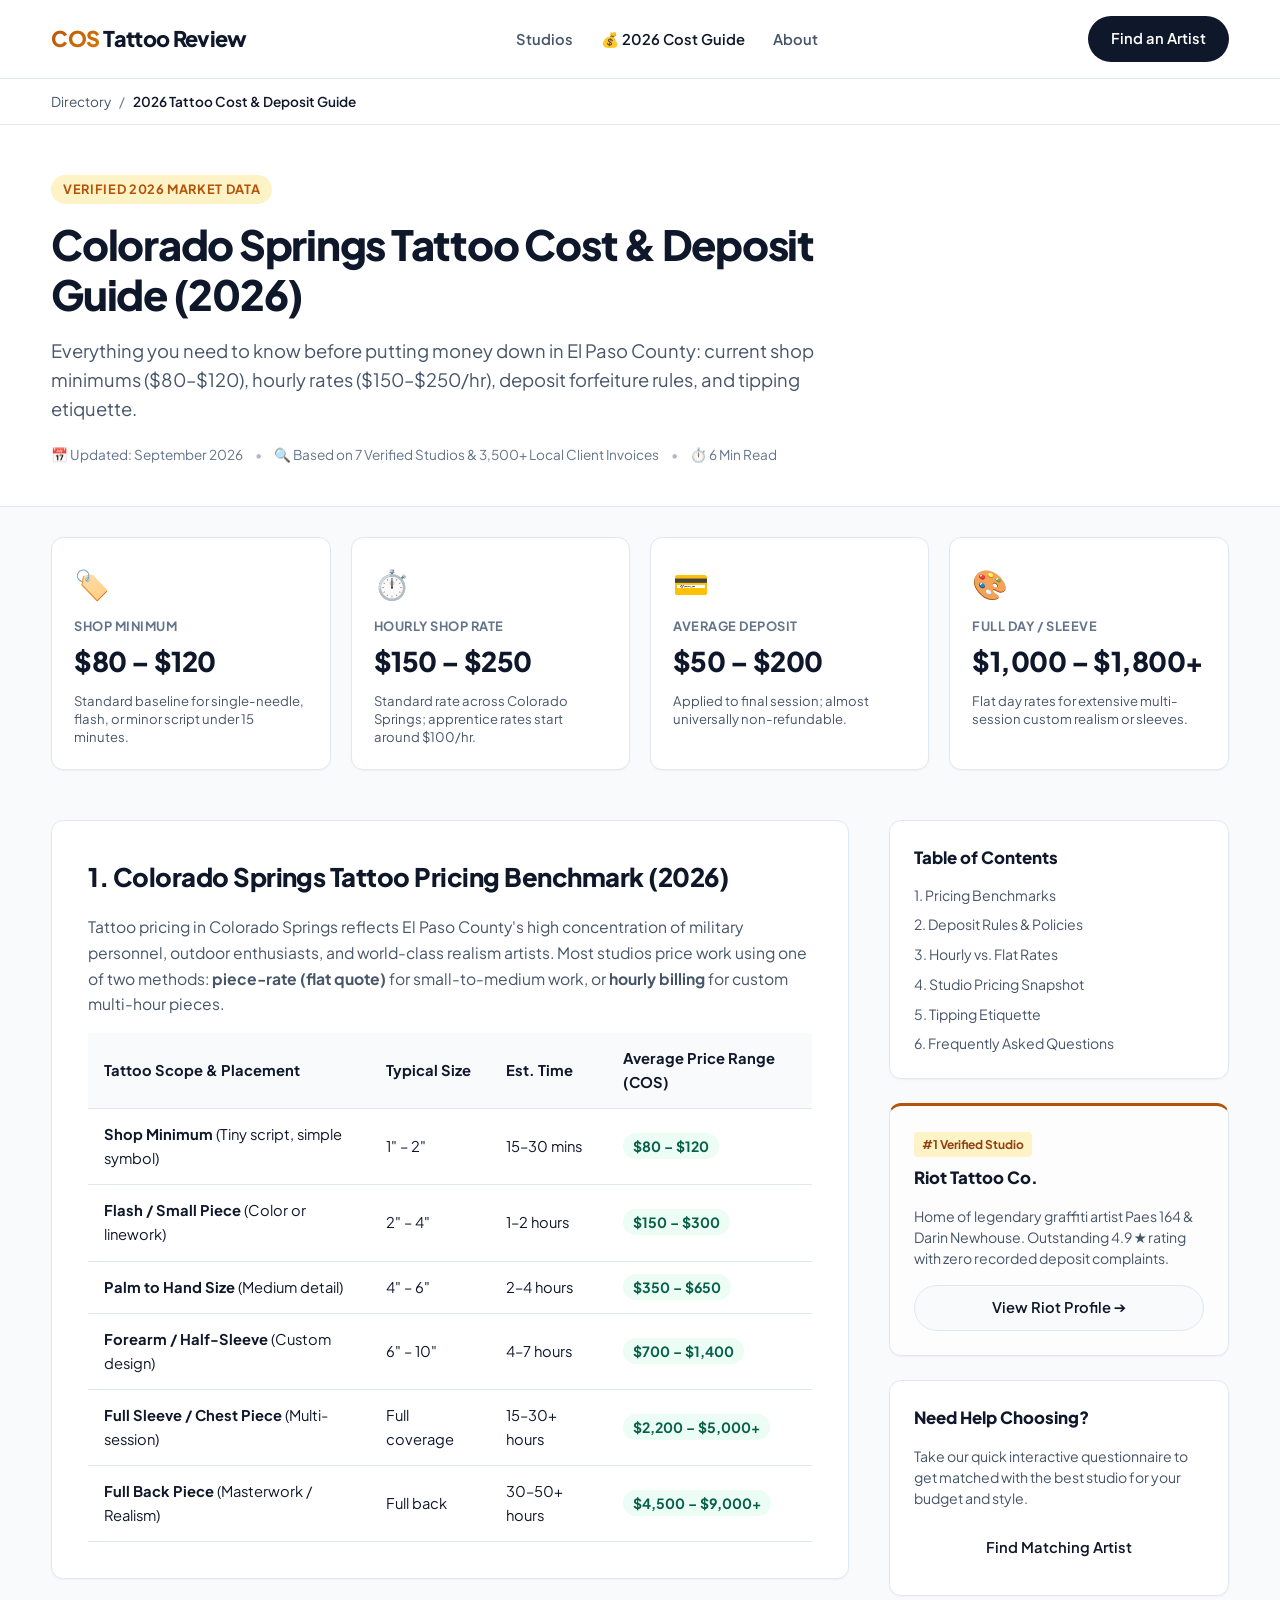
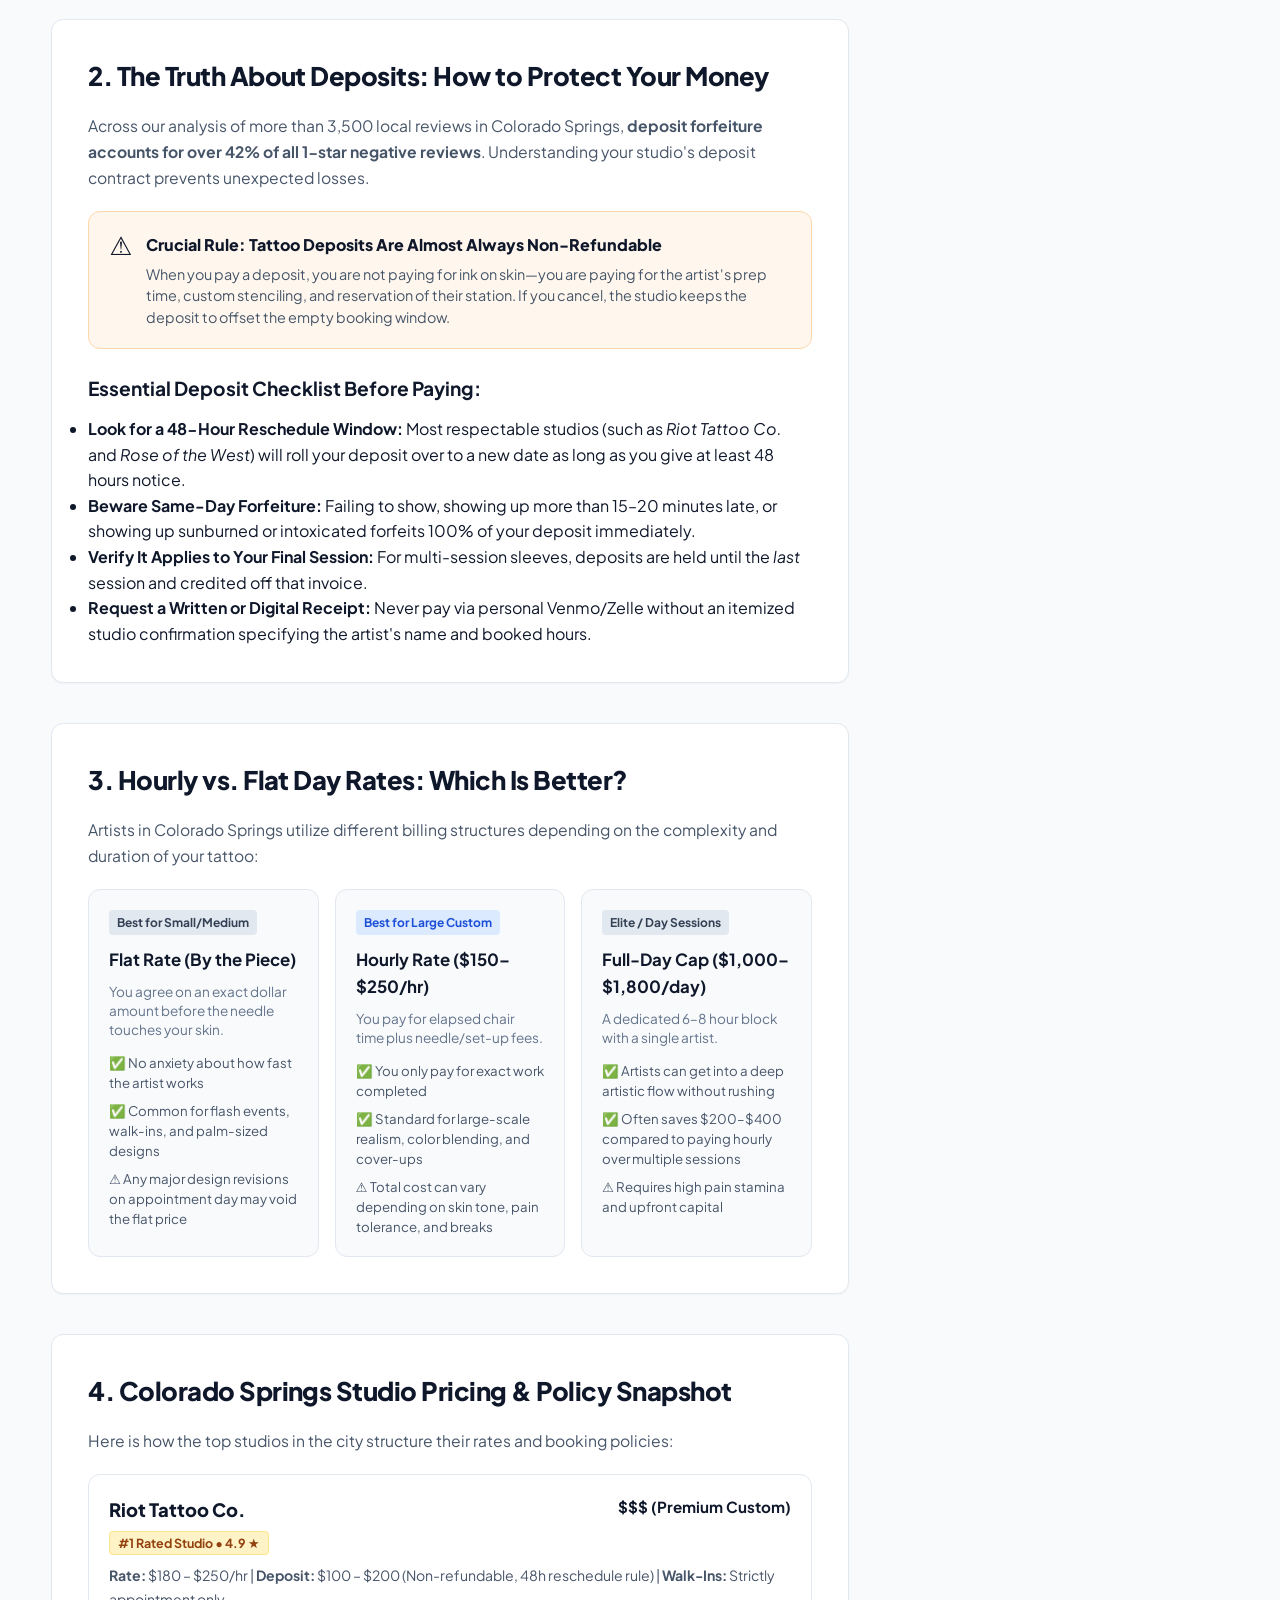
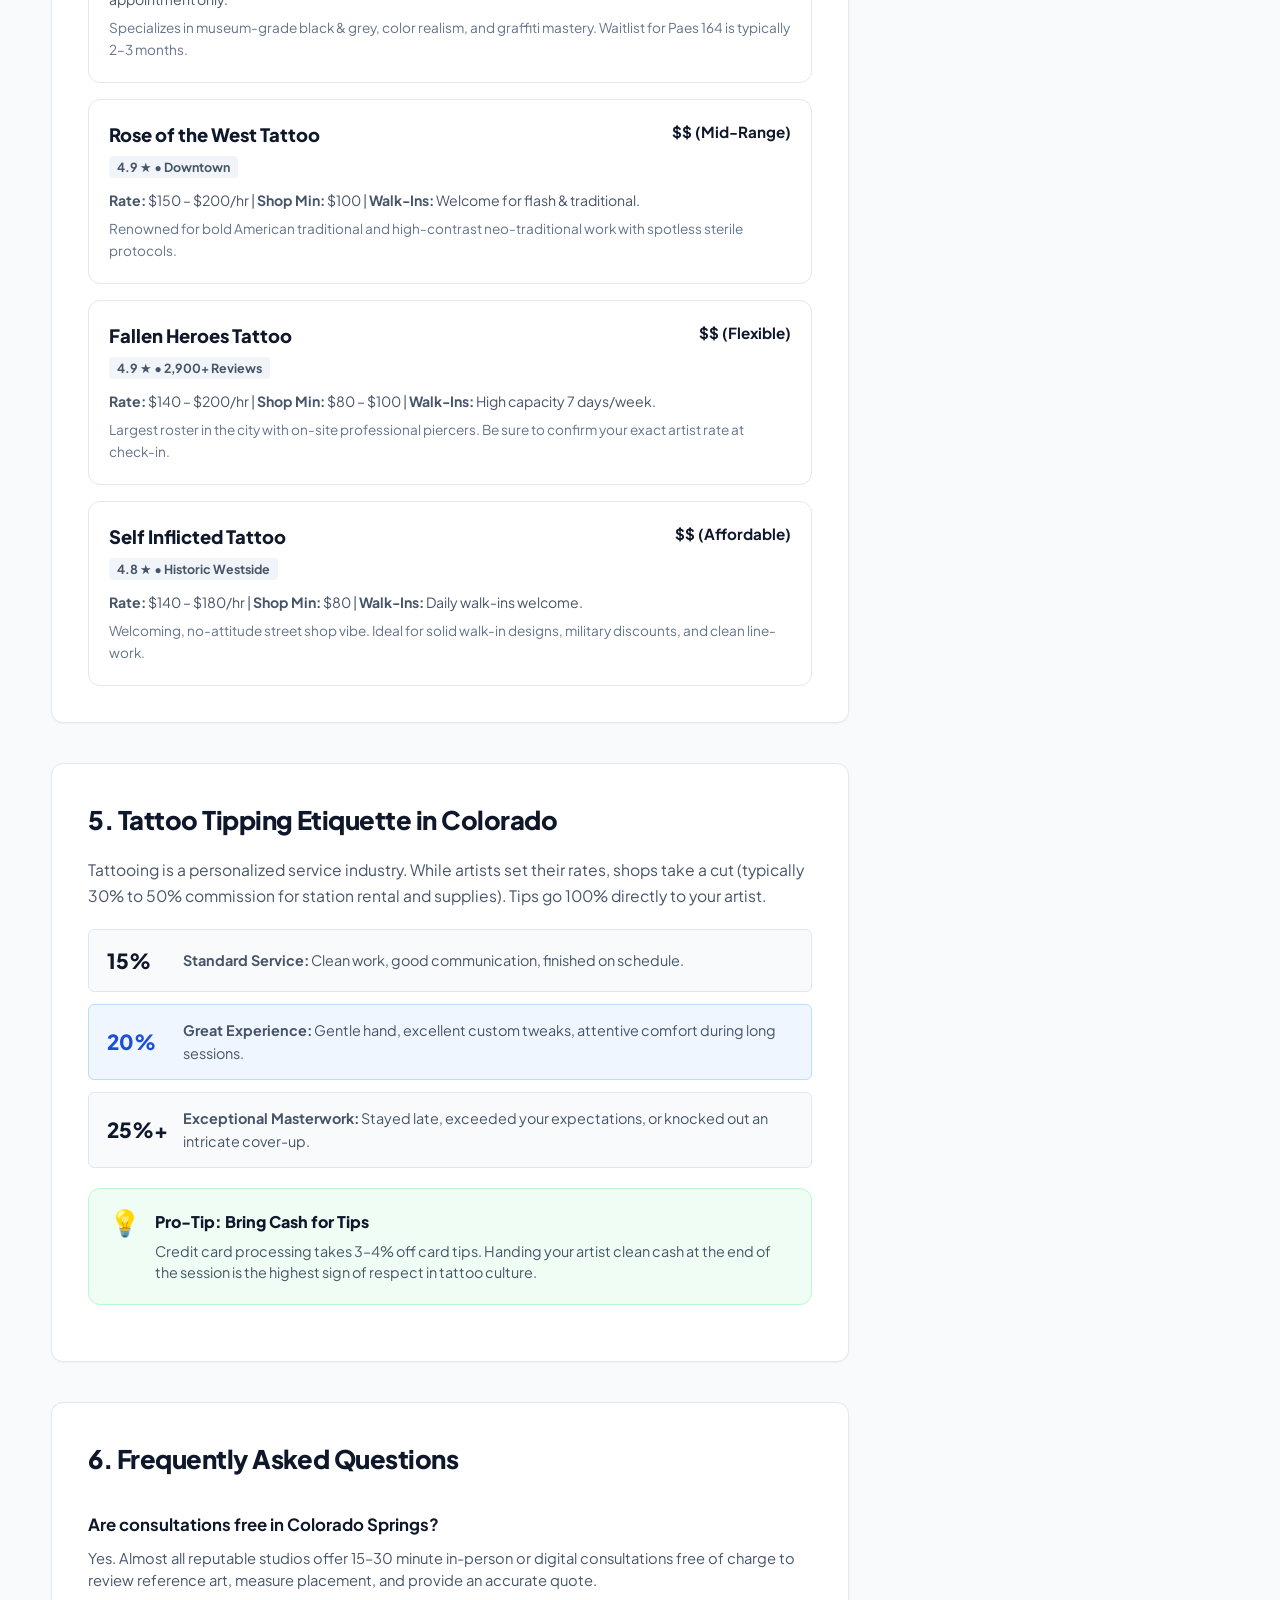
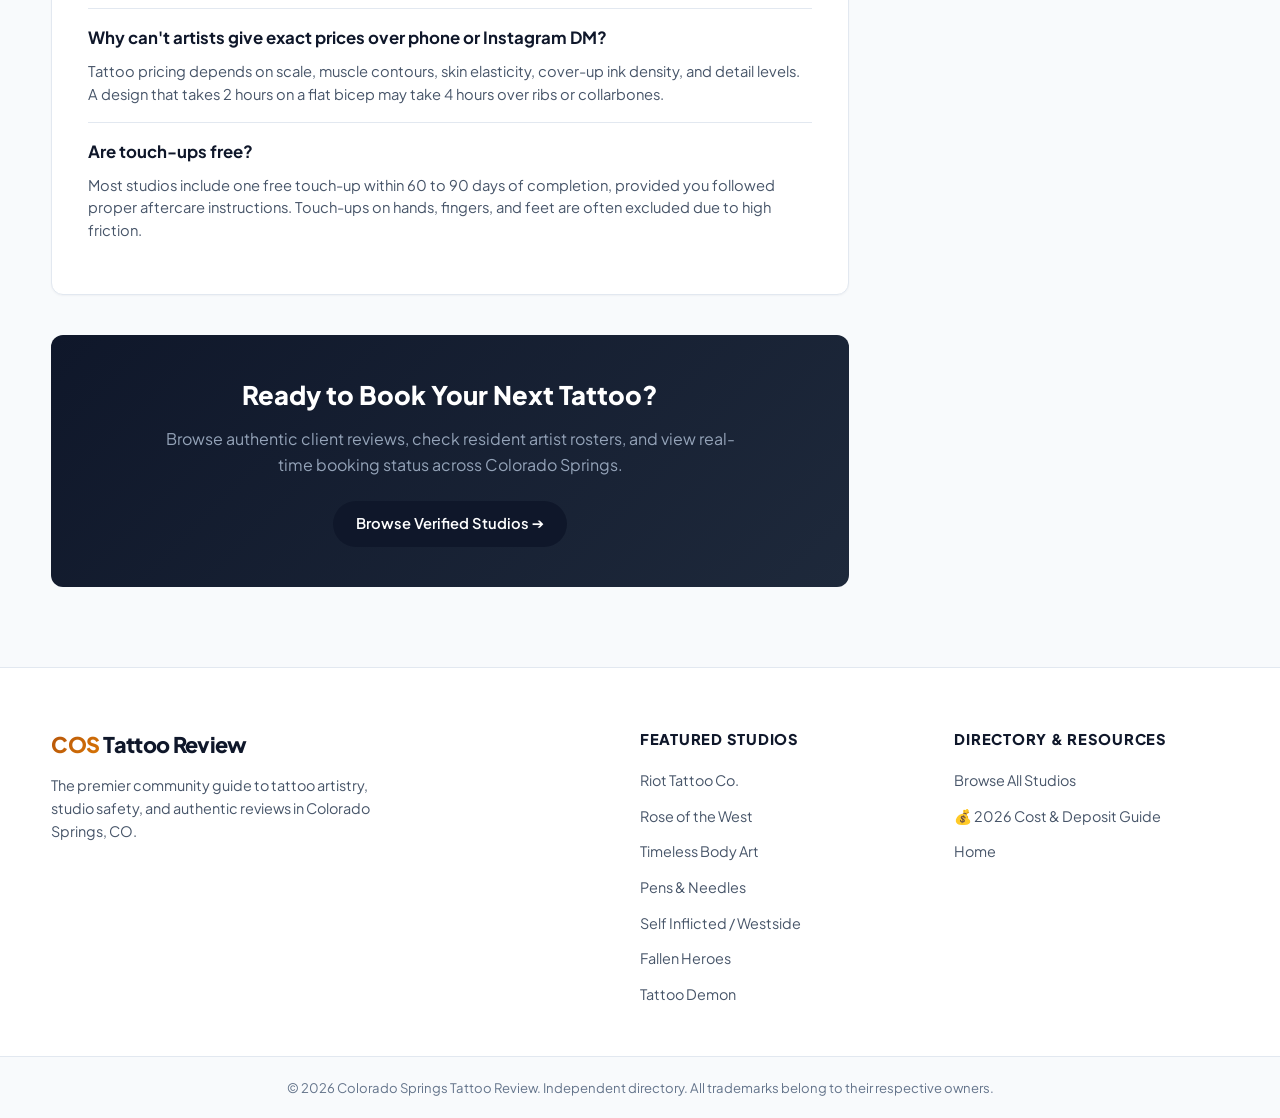
==== pricing-guide.html @ 7724706f "Implement all 6 major upgrades: Resident artists roster, Before You Book advisories, 2026 Cost & Dep" ====
<!DOCTYPE html>
<html lang="en">
<head>
  <meta charset="UTF-8" />
  <meta name="viewport" content="width=device-width, initial-scale=1.0" />
  <title>2026 Colorado Springs Tattoo Cost & Deposit Guide | Pricing Breakdown</title>
  <meta name="description" content="Comprehensive 2026 guide to tattoo prices in Colorado Springs. Shop minimums ($80–$120), average hourly rates ($150–$250/hr), deposit forfeiture rules, and tipping etiquette." />
  
  <!-- Fonts -->
  <link rel="preconnect" href="https://fonts.googleapis.com">
  <link rel="preconnect" href="https://fonts.gstatic.com" crossorigin>
  <link href="https://fonts.googleapis.com/css2?family=Plus+Jakarta+Sans:wght@400;500;600;700;800&display=swap" rel="stylesheet">
  
  <!-- Styles -->
  <link rel="stylesheet" href="style.css" />
</head>
<body>

  <!-- Site Navigation Header -->
  <header class="site-header">
    <div class="container header-inner">
      <div class="site-branding">
        <a href="/" class="site-logo">
          <span class="logo-accent">COS</span> Tattoo Review
        </a>
      </div>
      <nav class="main-nav">
        <ul>
          <li><a href="/">Studios</a></li>
          <li><a href="pricing-guide.html" class="active">💰 2026 Cost Guide</a></li>
          <li><a href="/#how-it-works">About</a></li>
        </ul>
      </nav>
      <div class="header-action">
        <a href="/#shops-section" class="btn btn-primary">Find an Artist</a>
      </div>
    </div>
  </header>

  <main class="pricing-guide-page">
    <!-- Breadcrumbs -->
    <div class="guide-breadcrumbs-wrap">
      <div class="container">
        <nav class="breadcrumb-nav">
          <a href="/">Directory</a>
          <span class="crumb-sep">/</span>
          <span class="crumb-current">2026 Tattoo Cost & Deposit Guide</span>
        </nav>
      </div>
    </div>

    <!-- Guide Hero -->
    <header class="guide-hero-section">
      <div class="container">
        <div class="guide-hero-badge">Verified 2026 Market Data</div>
        <h1 class="guide-main-title">Colorado Springs Tattoo Cost & Deposit Guide (2026)</h1>
        <p class="guide-lead">
          Everything you need to know before putting money down in El Paso County: current shop minimums ($80–$120), hourly rates ($150–$250/hr), deposit forfeiture rules, and tipping etiquette.
        </p>
        <div class="guide-meta-bar">
          <span>📅 Updated: September 2026</span>
          <span class="meta-sep">•</span>
          <span>🔍 Based on 7 Verified Studios & 3,500+ Local Client Invoices</span>
          <span class="meta-sep">•</span>
          <span>⏱️ 6 Min Read</span>
        </div>
      </div>
    </header>

    <!-- Quick Stats Cards Banner -->
    <section class="guide-quick-stats-section">
      <div class="container">
        <div class="quick-stats-grid">
          <div class="quick-stat-card">
            <span class="stat-icon">🏷️</span>
            <span class="stat-label">Shop Minimum</span>
            <strong class="stat-value">$80 – $120</strong>
            <p class="stat-desc">Standard baseline for single-needle, flash, or minor script under 15 minutes.</p>
          </div>
          <div class="quick-stat-card">
            <span class="stat-icon">⏱️</span>
            <span class="stat-label">Hourly Shop Rate</span>
            <strong class="stat-value">$150 – $250</strong>
            <p class="stat-desc">Standard rate across Colorado Springs; apprentice rates start around $100/hr.</p>
          </div>
          <div class="quick-stat-card">
            <span class="stat-icon">💳</span>
            <span class="stat-label">Average Deposit</span>
            <strong class="stat-value">$50 – $200</strong>
            <p class="stat-desc">Applied to final session; almost universally non-refundable.</p>
          </div>
          <div class="quick-stat-card">
            <span class="stat-icon">🎨</span>
            <span class="stat-label">Full Day / Sleeve</span>
            <strong class="stat-value">$1,000 – $1,800+</strong>
            <p class="stat-desc">Flat day rates for extensive multi-session custom realism or sleeves.</p>
          </div>
        </div>
      </div>
    </section>

    <!-- Main Content Area -->
    <div class="container guide-content-layout">
      <article class="guide-article">
        
        <!-- Section 1: Benchmark Table -->
        <section class="guide-section">
          <h2>1. Colorado Springs Tattoo Pricing Benchmark (2026)</h2>
          <p>
            Tattoo pricing in Colorado Springs reflects El Paso County's high concentration of military personnel, outdoor enthusiasts, and world-class realism artists. Most studios price work using one of two methods: <strong>piece-rate (flat quote)</strong> for small-to-medium work, or <strong>hourly billing</strong> for custom multi-hour pieces.
          </p>

          <div class="table-responsive">
            <table class="pricing-table">
              <thead>
                <tr>
                  <th>Tattoo Scope & Placement</th>
                  <th>Typical Size</th>
                  <th>Est. Time</th>
                  <th>Average Price Range (COS)</th>
                </tr>
              </thead>
              <tbody>
                <tr>
                  <td><strong>Shop Minimum</strong> (Tiny script, simple symbol)</td>
                  <td>1" – 2"</td>
                  <td>15–30 mins</td>
                  <td><span class="price-pill">$80 – $120</span></td>
                </tr>
                <tr>
                  <td><strong>Flash / Small Piece</strong> (Color or linework)</td>
                  <td>2" – 4"</td>
                  <td>1–2 hours</td>
                  <td><span class="price-pill">$150 – $300</span></td>
                </tr>
                <tr>
                  <td><strong>Palm to Hand Size</strong> (Medium detail)</td>
                  <td>4" – 6"</td>
                  <td>2–4 hours</td>
                  <td><span class="price-pill">$350 – $650</span></td>
                </tr>
                <tr>
                  <td><strong>Forearm / Half-Sleeve</strong> (Custom design)</td>
                  <td>6" – 10"</td>
                  <td>4–7 hours</td>
                  <td><span class="price-pill">$700 – $1,400</span></td>
                </tr>
                <tr>
                  <td><strong>Full Sleeve / Chest Piece</strong> (Multi-session)</td>
                  <td>Full coverage</td>
                  <td>15–30+ hours</td>
                  <td><span class="price-pill">$2,200 – $5,000+</span></td>
                </tr>
                <tr>
                  <td><strong>Full Back Piece</strong> (Masterwork / Realism)</td>
                  <td>Full back</td>
                  <td>30–50+ hours</td>
                  <td><span class="price-pill">$4,500 – $9,000+</span></td>
                </tr>
              </tbody>
            </table>
          </div>
        </section>

        <!-- Section 2: Deposits & Cancellation Rules -->
        <section class="guide-section">
          <h2>2. The Truth About Deposits: How to Protect Your Money</h2>
          <p>
            Across our analysis of more than 3,500 local reviews in Colorado Springs, <strong>deposit forfeiture accounts for over 42% of all 1-star negative reviews</strong>. Understanding your studio's deposit contract prevents unexpected losses.
          </p>

          <div class="guide-callout callout-warning">
            <div class="callout-icon">⚠️</div>
            <div class="callout-content">
              <h4>Crucial Rule: Tattoo Deposits Are Almost Always Non-Refundable</h4>
              <p>
                When you pay a deposit, you are not paying for ink on skin—you are paying for the artist's prep time, custom stenciling, and reservation of their station. If you cancel, the studio keeps the deposit to offset the empty booking window.
              </p>
            </div>
          </div>

          <h3>Essential Deposit Checklist Before Paying:</h3>
          <ul class="guide-bullet-list">
            <li>
              <strong>Look for a 48-Hour Reschedule Window:</strong> Most respectable studios (such as <em>Riot Tattoo Co.</em> and <em>Rose of the West</em>) will roll your deposit over to a new date as long as you give at least 48 hours notice.
            </li>
            <li>
              <strong>Beware Same-Day Forfeiture:</strong> Failing to show, showing up more than 15–20 minutes late, or showing up sunburned or intoxicated forfeits 100% of your deposit immediately.
            </li>
            <li>
              <strong>Verify It Applies to Your Final Session:</strong> For multi-session sleeves, deposits are held until the <em>last</em> session and credited off that invoice.
            </li>
            <li>
              <strong>Request a Written or Digital Receipt:</strong> Never pay via personal Venmo/Zelle without an itemized studio confirmation specifying the artist's name and booked hours.
            </li>
          </ul>
        </section>

        <!-- Section 3: Hourly vs Flat Rates -->
        <section class="guide-section">
          <h2>3. Hourly vs. Flat Day Rates: Which Is Better?</h2>
          <p>
            Artists in Colorado Springs utilize different billing structures depending on the complexity and duration of your tattoo:
          </p>

          <div class="rates-comparison-grid">
            <div class="rate-type-card">
              <div class="card-badge">Best for Small/Medium</div>
              <h3>Flat Rate (By the Piece)</h3>
              <p class="rate-summary">You agree on an exact dollar amount before the needle touches your skin.</p>
              <ul>
                <li>✅ No anxiety about how fast the artist works</li>
                <li>✅ Common for flash events, walk-ins, and palm-sized designs</li>
                <li>⚠️ Any major design revisions on appointment day may void the flat price</li>
              </ul>
            </div>

            <div class="rate-type-card">
              <div class="card-badge highlight">Best for Large Custom</div>
              <h3>Hourly Rate ($150–$250/hr)</h3>
              <p class="rate-summary">You pay for elapsed chair time plus needle/set-up fees.</p>
              <ul>
                <li>✅ You only pay for exact work completed</li>
                <li>✅ Standard for large-scale realism, color blending, and cover-ups</li>
                <li>⚠️ Total cost can vary depending on skin tone, pain tolerance, and breaks</li>
              </ul>
            </div>

            <div class="rate-type-card">
              <div class="card-badge">Elite / Day Sessions</div>
              <h3>Full-Day Cap ($1,000–$1,800/day)</h3>
              <p class="rate-summary">A dedicated 6–8 hour block with a single artist.</p>
              <ul>
                <li>✅ Artists can get into a deep artistic flow without rushing</li>
                <li>✅ Often saves $200–$400 compared to paying hourly over multiple sessions</li>
                <li>⚠️ Requires high pain stamina and upfront capital</li>
              </ul>
            </div>
          </div>
        </section>

        <!-- Section 4: Studio Pricing Snapshot -->
        <section class="guide-section">
          <h2>4. Colorado Springs Studio Pricing & Policy Snapshot</h2>
          <p>Here is how the top studios in the city structure their rates and booking policies:</p>

          <div class="studio-snapshot-cards">
            <!-- Riot Tattoo Co. -->
            <div class="studio-snap-card">
              <div class="snap-header">
                <div>
                  <h4 class="snap-title"><a href="shop.html?slug=riot-tattoo">Riot Tattoo Co.</a></h4>
                  <span class="snap-badge badge-elite">#1 Rated Studio • 4.9 ★</span>
                </div>
                <span class="snap-price">$$$ (Premium Custom)</span>
              </div>
              <p class="snap-policy"><strong>Rate:</strong> $180 – $250/hr | <strong>Deposit:</strong> $100 – $200 (Non-refundable, 48h reschedule rule) | <strong>Walk-Ins:</strong> Strictly appointment only.</p>
              <p class="snap-note">Specializes in museum-grade black & grey, color realism, and graffiti mastery. Waitlist for Paes 164 is typically 2–3 months.</p>
            </div>

            <!-- Rose of the West -->
            <div class="studio-snap-card">
              <div class="snap-header">
                <div>
                  <h4 class="snap-title"><a href="shop.html?slug=rose-of-the-west">Rose of the West Tattoo</a></h4>
                  <span class="snap-badge">4.9 ★ • Downtown</span>
                </div>
                <span class="snap-price">$$ (Mid-Range)</span>
              </div>
              <p class="snap-policy"><strong>Rate:</strong> $150 – $200/hr | <strong>Shop Min:</strong> $100 | <strong>Walk-Ins:</strong> Welcome for flash & traditional.</p>
              <p class="snap-note">Renowned for bold American traditional and high-contrast neo-traditional work with spotless sterile protocols.</p>
            </div>

            <!-- Fallen Heroes -->
            <div class="studio-snap-card">
              <div class="snap-header">
                <div>
                  <h4 class="snap-title"><a href="shop.html?slug=fallen-heroes">Fallen Heroes Tattoo</a></h4>
                  <span class="snap-badge">4.9 ★ • 2,900+ Reviews</span>
                </div>
                <span class="snap-price">$$ (Flexible)</span>
              </div>
              <p class="snap-policy"><strong>Rate:</strong> $140 – $200/hr | <strong>Shop Min:</strong> $80 – $100 | <strong>Walk-Ins:</strong> High capacity 7 days/week.</p>
              <p class="snap-note">Largest roster in the city with on-site professional piercers. Be sure to confirm your exact artist rate at check-in.</p>
            </div>

            <!-- Self Inflicted / Westside -->
            <div class="studio-snap-card">
              <div class="snap-header">
                <div>
                  <h4 class="snap-title"><a href="shop.html?slug=self-inflicted">Self Inflicted Tattoo</a></h4>
                  <span class="snap-badge">4.8 ★ • Historic Westside</span>
                </div>
                <span class="snap-price">$$ (Affordable)</span>
              </div>
              <p class="snap-policy"><strong>Rate:</strong> $140 – $180/hr | <strong>Shop Min:</strong> $80 | <strong>Walk-Ins:</strong> Daily walk-ins welcome.</p>
              <p class="snap-note">Welcoming, no-attitude street shop vibe. Ideal for solid walk-in designs, military discounts, and clean line-work.</p>
            </div>
          </div>
        </section>

        <!-- Section 5: Tipping Etiquette -->
        <section class="guide-section">
          <h2>5. Tattoo Tipping Etiquette in Colorado</h2>
          <p>
            Tattooing is a personalized service industry. While artists set their rates, shops take a cut (typically 30% to 50% commission for station rental and supplies). Tips go 100% directly to your artist.
          </p>

          <div class="tipping-guide-box">
            <div class="tip-tier">
              <span class="tip-pct">15%</span>
              <div class="tip-details">
                <strong>Standard Service:</strong> Clean work, good communication, finished on schedule.
              </div>
            </div>
            <div class="tip-tier highlight-tier">
              <span class="tip-pct">20%</span>
              <div class="tip-details">
                <strong>Great Experience:</strong> Gentle hand, excellent custom tweaks, attentive comfort during long sessions.
              </div>
            </div>
            <div class="tip-tier">
              <span class="tip-pct">25%+</span>
              <div class="tip-details">
                <strong>Exceptional Masterwork:</strong> Stayed late, exceeded your expectations, or knocked out an intricate cover-up.
              </div>
            </div>
          </div>

          <div class="guide-callout callout-tip">
            <div class="callout-icon">💡</div>
            <div class="callout-content">
              <h4>Pro-Tip: Bring Cash for Tips</h4>
              <p>Credit card processing takes 3–4% off card tips. Handing your artist clean cash at the end of the session is the highest sign of respect in tattoo culture.</p>
            </div>
          </div>
        </section>

        <!-- Section 6: FAQ -->
        <section class="guide-section">
          <h2>6. Frequently Asked Questions</h2>
          
          <div class="guide-faq-item">
            <h4>Are consultations free in Colorado Springs?</h4>
            <p>Yes. Almost all reputable studios offer 15–30 minute in-person or digital consultations free of charge to review reference art, measure placement, and provide an accurate quote.</p>
          </div>

          <div class="guide-faq-item">
            <h4>Why can't artists give exact prices over phone or Instagram DM?</h4>
            <p>Tattoo pricing depends on scale, muscle contours, skin elasticity, cover-up ink density, and detail levels. A design that takes 2 hours on a flat bicep may take 4 hours over ribs or collarbones.</p>
          </div>

          <div class="guide-faq-item">
            <h4>Are touch-ups free?</h4>
            <p>Most studios include one free touch-up within 60 to 90 days of completion, provided you followed proper aftercare instructions. Touch-ups on hands, fingers, and feet are often excluded due to high friction.</p>
          </div>
        </section>

        <!-- Guide Action Banner -->
        <div class="guide-cta-banner">
          <h3>Ready to Book Your Next Tattoo?</h3>
          <p>Browse authentic client reviews, check resident artist rosters, and view real-time booking status across Colorado Springs.</p>
          <a href="/#shops-section" class="btn btn-primary btn-large">Browse Verified Studios ➔</a>
        </div>

      </article>

      <!-- Sticky Sidebar -->
      <aside class="guide-sidebar">
        <div class="guide-toc-card">
          <h4>Table of Contents</h4>
          <ul class="toc-list">
            <li><a href="#1-colorado-springs-tattoo-pricing-benchmark-2026">1. Pricing Benchmarks</a></li>
            <li><a href="#2-the-truth-about-deposits-how-to-protect-your-money">2. Deposit Rules & Policies</a></li>
            <li><a href="#3-hourly-vs-flat-day-rates-which-is-better">3. Hourly vs. Flat Rates</a></li>
            <li><a href="#4-colorado-springs-studio-pricing--policy-snapshot">4. Studio Pricing Snapshot</a></li>
            <li><a href="#5-tattoo-tipping-etiquette-in-colorado">5. Tipping Etiquette</a></li>
            <li><a href="#6-frequently-asked-questions">6. Frequently Asked Questions</a></li>
          </ul>
        </div>

        <div class="guide-sidebar-card card-spotlight">
          <span class="spotlight-badge">#1 Verified Studio</span>
          <h4>Riot Tattoo Co.</h4>
          <p>Home of legendary graffiti artist Paes 164 & Darin Newhouse. Outstanding 4.9 ★ rating with zero recorded deposit complaints.</p>
          <a href="shop.html?slug=riot-tattoo" class="btn btn-secondary btn-block">View Riot Profile ➔</a>
        </div>

        <div class="guide-sidebar-card">
          <h4>Need Help Choosing?</h4>
          <p>Take our quick interactive questionnaire to get matched with the best studio for your budget and style.</p>
          <a href="/#shops-section" class="btn btn-outline btn-block">Find Matching Artist</a>
        </div>
      </aside>
    </div>
  </main>

  <!-- Site Footer -->
  <footer class="site-footer">
    <div class="container footer-inner">
      <div class="footer-col">
        <a href="/" class="site-logo footer-logo">
          <span class="logo-accent">COS</span> Tattoo Review
        </a>
        <p class="footer-tagline">The premier community guide to tattoo artistry, studio safety, and authentic reviews in Colorado Springs, CO.</p>
      </div>
      <div class="footer-col">
        <h4>Featured Studios</h4>
        <ul class="footer-links">
          <li><a href="shop.html?slug=riot-tattoo">Riot Tattoo Co.</a></li>
          <li><a href="shop.html?slug=rose-of-the-west">Rose of the West</a></li>
          <li><a href="shop.html?slug=timeless-body-art">Timeless Body Art</a></li>
          <li><a href="shop.html?slug=pens-and-needles">Pens & Needles</a></li>
          <li><a href="shop.html?slug=self-inflicted">Self Inflicted / Westside</a></li>
          <li><a href="shop.html?slug=fallen-heroes">Fallen Heroes</a></li>
          <li><a href="shop.html?slug=tattoo-demon">Tattoo Demon</a></li>
        </ul>
      </div>
      <div class="footer-col">
        <h4>Directory & Resources</h4>
        <ul class="footer-links">
          <li><a href="/">Browse All Studios</a></li>
          <li><a href="pricing-guide.html">💰 2026 Cost & Deposit Guide</a></li>
          <li><a href="/">Home</a></li>
        </ul>
      </div>
    </div>
    <div class="footer-bottom">
      <div class="container footer-bottom-inner">
        <p>&copy; 2026 Colorado Springs Tattoo Review. Independent directory. All trademarks belong to their respective owners.</p>
      </div>
    </div>
  </footer>

</body>
</html>
---- style.css ----
/*
 * Colorado Springs Tattoo Review - Modern Directory Design System
 * Clean, modern white aesthetic with high-contrast typography and responsive layouts.
 */

/* --- Design System & Custom Properties --- */
:root {
  --bg-primary: #ffffff;
  --bg-secondary: #f8fafc;
  --bg-card: #ffffff;
  --bg-subtle: #f1f5f9;
  
  --color-primary: #0f172a;       /* Deep Slate */
  --color-primary-hover: #1e293b;
  --color-accent: #b45309;        /* Warm Antique Gold */
  --color-accent-light: #fef3c7;
  --color-star: #f59e0b;          /* Bright Amber Star */
  
  --color-positive: #059669;      /* Emerald Green */
  --color-positive-bg: #ecfdf5;
  --color-positive-border: #a7f3d0;
  
  --color-critical: #dc2626;      /* Ruby Red */
  --color-critical-bg: #fef2f2;
  --color-critical-border: #fecaca;
  
  --text-primary: #0f172a;
  --text-secondary: #475569;
  --text-muted: #64748b;
  
  --border-color: #e2e8f0;
  --border-hover: #cbd5e1;
  --border-radius-sm: 6px;
  --border-radius-md: 12px;
  --border-radius-lg: 20px;
  --border-radius-pill: 9999px;
  
  --shadow-sm: 0 1px 2px 0 rgba(15, 23, 42, 0.04);
  --shadow-md: 0 4px 6px -1px rgba(15, 23, 42, 0.05), 0 2px 4px -2px rgba(15, 23, 42, 0.03);
  --shadow-lg: 0 10px 15px -3px rgba(15, 23, 42, 0.06), 0 4px 6px -4px rgba(15, 23, 42, 0.04);
  --shadow-xl: 0 20px 25px -5px rgba(15, 23, 42, 0.08), 0 8px 10px -6px rgba(15, 23, 42, 0.04);
  
  --transition-fast: 0.15s ease;
  --transition-normal: 0.25s ease;
}

/* --- Reset & Base Styles --- */
*, *::before, *::after {
  box-sizing: border-box;
  margin: 0;
  padding: 0;
}

html {
  scroll-behavior: smooth;
}

body {
  font-family: 'Plus Jakarta Sans', system-ui, -apple-system, sans-serif;
  background-color: var(--bg-primary);
  color: var(--text-primary);
  line-height: 1.6;
  -webkit-font-smoothing: antialiased;
  -moz-osx-font-smoothing: grayscale;
}

a {
  color: inherit;
  text-decoration: none;
  transition: color var(--transition-fast);
}

img {
  max-width: 100%;
  height: auto;
  display: block;
}

/* Layout Container */
.container {
  width: 92%;
  max-width: 1200px;
  margin: 0 auto;
}

/* --- Buttons --- */
.btn {
  display: inline-flex;
  align-items: center;
  justify-content: center;
  gap: 8px;
  padding: 10px 22px;
  border-radius: var(--border-radius-pill);
  font-weight: 600;
  font-size: 0.92rem;
  border: 1px solid transparent;
  cursor: pointer;
  transition: all var(--transition-fast);
}

.btn-primary {
  background-color: var(--color-primary);
  color: #ffffff;
}

.btn-primary:hover {
  background-color: var(--color-primary-hover);
  transform: translateY(-1px);
  box-shadow: var(--shadow-md);
}

.btn-secondary {
  background-color: var(--bg-secondary);
  color: var(--text-primary);
  border-color: var(--border-color);
}

.btn-secondary:hover {
  background-color: var(--bg-subtle);
  border-color: var(--border-hover);
}

.btn-block {
  width: 100%;
  display: flex;
}

/* --- Site Header --- */
.site-header {
  background-color: rgba(255, 255, 255, 0.95);
  backdrop-filter: blur(10px);
  border-bottom: 1px solid var(--border-color);
  position: sticky;
  top: 0;
  z-index: 99;
  padding: 16px 0;
}

.header-inner {
  display: flex;
  justify-content: space-between;
  align-items: center;
}

.site-logo {
  font-size: 1.35rem;
  font-weight: 800;
  letter-spacing: -0.03em;
  color: var(--text-primary);
  display: flex;
  align-items: center;
  gap: 4px;
}

.logo-accent {
  background: linear-gradient(135deg, #b45309, #d97706);
  -webkit-background-clip: text;
  -webkit-text-fill-color: transparent;
  font-weight: 900;
}

.main-nav ul {
  display: flex;
  list-style: none;
  gap: 28px;
}

.main-nav a {
  font-size: 0.92rem;
  font-weight: 600;
  color: var(--text-secondary);
}

.main-nav a:hover,
.main-nav a.active {
  color: var(--color-primary);
}

/* --- Homepage Hero --- */
.home-hero {
  background: radial-gradient(circle at 50% 10%, rgba(248, 250, 252, 0.9) 0%, #ffffff 80%);
  padding: 70px 0 50px;
  border-bottom: 1px solid var(--border-color);
  text-align: center;
}

.hero-box {
  max-width: 820px;
}

.hero-badge {
  display: inline-block;
  background-color: var(--color-accent-light);
  color: var(--color-accent);
  font-size: 0.8rem;
  font-weight: 700;
  text-transform: uppercase;
  letter-spacing: 0.08em;
  padding: 4px 14px;
  border-radius: var(--border-radius-pill);
  margin-bottom: 16px;
}

.hero-main-title {
  font-size: 2.8rem;
  font-weight: 800;
  line-height: 1.15;
  color: var(--text-primary);
  letter-spacing: -0.03em;
  margin-bottom: 16px;
}

.hero-sub {
  font-size: 1.12rem;
  color: var(--text-secondary);
  line-height: 1.6;
  margin-bottom: 36px;
  max-width: 680px;
  margin-left: auto;
  margin-right: auto;
}

/* Search Bar */
.search-bar-container {
  max-width: 640px;
  margin: 0 auto 28px;
}

.search-input-wrapper {
  display: flex;
  align-items: center;
  background-color: #ffffff;
  border: 2px solid var(--border-color);
  border-radius: var(--border-radius-pill);
  padding: 6px 16px;
  box-shadow: var(--shadow-md);
  transition: border-color var(--transition-fast), box-shadow var(--transition-fast);
}

.search-input-wrapper:focus-within {
  border-color: var(--color-primary);
  box-shadow: var(--shadow-lg);
}

.search-icon {
  font-size: 1.1rem;
  margin-right: 10px;
  opacity: 0.6;
}

.search-input-wrapper input {
  flex: 1;
  border: none;
  background: transparent;
  font-size: 0.98rem;
  font-family: inherit;
  color: var(--text-primary);
  outline: none;
  padding: 8px 0;
}

.search-input-wrapper input::placeholder {
  color: var(--text-muted);
}

.clear-btn {
  background: transparent;
  border: none;
  color: var(--text-muted);
  cursor: pointer;
  font-size: 1rem;
  padding: 4px 8px;
  border-radius: var(--border-radius-pill);
}

.clear-btn:hover {
  color: var(--text-primary);
}

/* Quick Filters */
.quick-filters {
  display: flex;
  align-items: center;
  justify-content: center;
  gap: 12px;
  flex-wrap: wrap;
}

.filter-label {
  font-size: 0.85rem;
  font-weight: 700;
  color: var(--text-muted);
}

.filters-pills {
  display: flex;
  gap: 8px;
  flex-wrap: wrap;
  justify-content: center;
}

.style-badge {
  background-color: #ffffff;
  color: var(--text-secondary);
  border: 1px solid var(--border-color);
  padding: 6px 14px;
  border-radius: var(--border-radius-pill);
  font-size: 0.84rem;
  font-weight: 600;
  cursor: pointer;
  transition: all var(--transition-fast);
}

.style-badge:hover {
  border-color: var(--text-primary);
  color: var(--text-primary);
}

.style-badge.active {
  background-color: var(--color-primary);
  color: #ffffff;
  border-color: var(--color-primary);
}

/* --- Directory Section --- */
.directory-section {
  padding: 60px 0;
}

.section-header {
  display: flex;
  justify-content: space-between;
  align-items: flex-end;
  border-bottom: 1px solid var(--border-color);
  padding-bottom: 20px;
  margin-bottom: 36px;
}

.section-header-left h2 {
  font-size: 1.85rem;
  font-weight: 800;
  letter-spacing: -0.02em;
  color: var(--text-primary);
  margin-bottom: 4px;
}

.section-subtext {
  font-size: 0.95rem;
  color: var(--text-secondary);
}

.results-count {
  font-size: 0.88rem;
  font-weight: 700;
  color: var(--text-muted);
  background-color: var(--bg-secondary);
  padding: 6px 14px;
  border-radius: var(--border-radius-pill);
  border: 1px solid var(--border-color);
}

/* Listings Grid */
.shops-listings-grid {
  display: grid;
  grid-template-columns: repeat(auto-fill, minmax(350px, 1fr));
  gap: 28px;
}

/* Shop Card */
.shop-card {
  background-color: var(--bg-card);
  border: 1px solid var(--border-color);
  border-radius: var(--border-radius-md);
  box-shadow: var(--shadow-sm);
  transition: transform var(--transition-normal), box-shadow var(--transition-normal), border-color var(--transition-fast);
  display: flex;
  flex-direction: column;
  overflow: hidden;
  position: relative;
}

.shop-card:hover {
  transform: translateY(-4px);
  box-shadow: var(--shadow-xl);
  border-color: var(--border-hover);
}

.shop-card-featured {
  border-top: 3px solid var(--color-accent);
}

.card-body {
  padding: 28px;
  display: flex;
  flex-direction: column;
  flex: 1;
}

.card-meta-top {
  display: flex;
  justify-content: space-between;
  align-items: center;
  margin-bottom: 14px;
}

.card-rating {
  display: flex;
  align-items: center;
  gap: 5px;
  font-weight: 800;
  font-size: 0.96rem;
  color: var(--text-primary);
}

.card-rating .star-icon {
  color: var(--color-star);
  font-size: 1.1rem;
}

.card-rating .reviews-count {
  font-weight: 500;
  font-size: 0.82rem;
  color: var(--text-muted);
}

.card-price {
  background-color: var(--bg-secondary);
  color: var(--text-secondary);
  font-size: 0.76rem;
  font-weight: 800;
  padding: 3px 9px;
  border-radius: var(--border-radius-sm);
  border: 1px solid var(--border-color);
}

.card-title {
  font-size: 1.35rem;
  font-weight: 800;
  letter-spacing: -0.02em;
  line-height: 1.25;
  margin-bottom: 4px;
}

.card-title a:hover {
  color: var(--color-accent);
}

.card-tagline {
  font-size: 0.85rem;
  font-weight: 600;
  color: var(--color-accent);
  margin-bottom: 12px;
}

.card-styles {
  display: flex;
  gap: 6px;
  flex-wrap: wrap;
  margin-bottom: 16px;
}

.card-style-pill {
  background-color: var(--bg-secondary);
  color: var(--text-secondary);
  font-size: 0.74rem;
  font-weight: 600;
  padding: 3px 8px;
  border-radius: var(--border-radius-pill);
  border: 1px solid var(--border-color);
}

.card-excerpt {
  color: var(--text-secondary);
  font-size: 0.92rem;
  line-height: 1.55;
  margin-bottom: 20px;
  flex: 1;
}

.card-location {
  display: flex;
  align-items: center;
  gap: 6px;
  font-size: 0.82rem;
  color: var(--text-muted);
  margin-bottom: 20px;
}

.card-footer-action {
  border-top: 1px solid var(--border-color);
  padding-top: 18px;
  margin-top: auto;
}

.action-btn {
  display: inline-flex;
  align-items: center;
  gap: 6px;
  font-size: 0.92rem;
  font-weight: 700;
  color: var(--color-primary);
  transition: gap var(--transition-fast), color var(--transition-fast);
}

.action-btn span {
  transition: transform var(--transition-fast);
}

.action-btn:hover {
  color: var(--color-accent);
}

.action-btn:hover span {
  transform: translateX(4px);
}

/* States */
.loading-state, .error-state, .no-results {
  text-align: center;
  padding: 60px 20px;
  grid-column: 1 / -1;
}

.spinner {
  width: 40px;
  height: 40px;
  border: 3px solid var(--border-color);
  border-top-color: var(--color-primary);
  border-radius: 50%;
  animation: spin 0.8s linear infinite;
  margin: 0 auto 16px;
}

@keyframes spin {
  to { transform: rotate(360deg); }
}

.no-results h3 {
  font-size: 1.3rem;
  margin-bottom: 8px;
}

.no-results p {
  color: var(--text-secondary);
  margin-bottom: 20px;
}

/* --- Info Section (Why Us) --- */
.info-section {
  background-color: var(--bg-secondary);
  border-top: 1px solid var(--border-color);
  border-bottom: 1px solid var(--border-color);
  padding: 70px 0;
}

.info-header {
  text-align: center;
  max-width: 680px;
  margin: 0 auto 48px;
}

.info-header h2 {
  font-size: 2rem;
  font-weight: 800;
  letter-spacing: -0.02em;
  margin-bottom: 10px;
}

.info-header p {
  color: var(--text-secondary);
  font-size: 1.05rem;
}

.info-cards-grid {
  display: grid;
  grid-template-columns: repeat(3, 1fr);
  gap: 28px;
}

.info-card {
  background-color: #ffffff;
  padding: 32px;
  border-radius: var(--border-radius-md);
  border: 1px solid var(--border-color);
  box-shadow: var(--shadow-sm);
}

.info-card-icon {
  font-size: 2.2rem;
  margin-bottom: 16px;
}

.info-card h3 {
  font-size: 1.25rem;
  font-weight: 800;
  margin-bottom: 10px;
  letter-spacing: -0.01em;
}

.info-card p {
  color: var(--text-secondary);
  font-size: 0.92rem;
  line-height: 1.6;
}

/* --- Single Shop Page --- */
.breadcrumbs-bar {
  background-color: var(--bg-secondary);
  border-bottom: 1px solid var(--border-color);
  padding: 12px 0;
  font-size: 0.85rem;
}

.breadcrumbs {
  display: flex;
  align-items: center;
  gap: 8px;
  color: var(--text-muted);
}

.breadcrumbs a:hover {
  color: var(--color-primary);
}

.breadcrumbs .current {
  color: var(--text-primary);
  font-weight: 600;
}

/* Shop Hero Banner */
.shop-hero-banner {
  background-color: var(--color-primary);
  color: #ffffff;
  padding: 60px 0 50px;
  position: relative;
  background-size: cover;
  background-position: center;
}

.hero-bg-overlay {
  position: absolute;
  inset: 0;
  background: linear-gradient(180deg, rgba(15, 23, 42, 0.78) 0%, rgba(15, 23, 42, 0.92) 100%);
}

.shop-hero-inner {
  position: relative;
  z-index: 2;
  max-width: 900px;
}

.shop-hero-badge {
  display: inline-block;
  background-color: rgba(255, 255, 255, 0.15);
  backdrop-filter: blur(4px);
  color: #ffffff;
  font-size: 0.78rem;
  font-weight: 700;
  text-transform: uppercase;
  letter-spacing: 0.08em;
  padding: 4px 12px;
  border-radius: var(--border-radius-pill);
  margin-bottom: 14px;
}

.shop-hero-title {
  font-size: 2.6rem;
  font-weight: 800;
  letter-spacing: -0.03em;
  line-height: 1.2;
  margin-bottom: 8px;
}

.shop-hero-tagline {
  font-size: 1.15rem;
  color: #cbd5e1;
  margin-bottom: 24px;
}

.shop-hero-meta {
  display: flex;
  align-items: center;
  gap: 14px;
  flex-wrap: wrap;
}

.meta-rating-pill {
  display: flex;
  align-items: center;
  gap: 6px;
  background-color: #ffffff;
  color: var(--text-primary);
  padding: 6px 14px;
  border-radius: var(--border-radius-pill);
  font-weight: 800;
  font-size: 0.95rem;
}

.meta-rating-pill .star-icon {
  color: var(--color-star);
  font-size: 1.1rem;
}

.meta-rating-pill .reviews-count {
  font-weight: 600;
  font-size: 0.82rem;
  color: var(--text-muted);
}

.meta-price-pill {
  background-color: rgba(255, 255, 255, 0.15);
  color: #ffffff;
  font-size: 0.88rem;
  font-weight: 700;
  padding: 6px 14px;
  border-radius: var(--border-radius-pill);
}

.meta-location-pill {
  color: #e2e8f0;
  font-size: 0.9rem;
}

/* Shop Layout Grid */
.shop-detail-section {
  padding: 50px 0 80px;
}

.shop-layout-grid {
  display: grid;
  grid-template-columns: 2fr 1fr;
  gap: 36px;
  align-items: start;
}

.content-card {
  background-color: var(--bg-card);
  border: 1px solid var(--border-color);
  border-radius: var(--border-radius-md);
  padding: 32px;
  margin-bottom: 30px;
  box-shadow: var(--shadow-sm);
}

.about-card h2 {
  font-size: 1.5rem;
  font-weight: 800;
  letter-spacing: -0.02em;
  margin-bottom: 14px;
}

.shop-description-text {
  color: var(--text-secondary);
  font-size: 1rem;
  line-height: 1.7;
  margin-bottom: 24px;
}

.shop-styles-wrap h4 {
  font-size: 0.88rem;
  font-weight: 700;
  text-transform: uppercase;
  letter-spacing: 0.05em;
  color: var(--text-muted);
  margin-bottom: 10px;
}

.style-tags-list {
  display: flex;
  gap: 8px;
  flex-wrap: wrap;
}

.style-pill {
  background-color: var(--bg-secondary);
  color: var(--text-secondary);
  border: 1px solid var(--border-color);
  padding: 5px 12px;
  border-radius: var(--border-radius-pill);
  font-size: 0.82rem;
  font-weight: 600;
}

/* --- Review Breakdown Dashboard --- */
.reviews-dashboard-card {
  padding: 36px;
}

.dashboard-header {
  border-bottom: 1px solid var(--border-color);
  padding-bottom: 18px;
  margin-bottom: 28px;
}

.dashboard-header h2 {
  font-size: 1.65rem;
  font-weight: 800;
  letter-spacing: -0.02em;
  margin-bottom: 6px;
}

.dashboard-sub {
  color: var(--text-secondary);
  font-size: 0.95rem;
}

/* --- Review Stream Switcher Tabs (Option C) --- */
.reviews-header-flex {
  display: flex;
  justify-content: space-between;
  align-items: flex-end;
  gap: 20px;
  flex-wrap: wrap;
}

.stream-switcher-tabs {
  display: inline-flex;
  background-color: var(--bg-secondary);
  border: 1px solid var(--border-color);
  padding: 4px;
  border-radius: var(--border-radius-pill);
  gap: 4px;
}

.tab-btn {
  display: inline-flex;
  align-items: center;
  gap: 8px;
  padding: 8px 18px;
  border-radius: var(--border-radius-pill);
  font-size: 0.85rem;
  font-weight: 700;
  border: none;
  background: transparent;
  color: var(--text-secondary);
  cursor: pointer;
  transition: all var(--transition-fast);
}

.tab-btn:hover {
  color: var(--text-primary);
}

.tab-btn.active {
  background-color: #ffffff;
  color: var(--text-primary);
  box-shadow: 0 2px 8px rgba(0, 0, 0, 0.08);
}

/* Pulsing Green Indicator for Live Stream */
.live-dot-pulse {
  width: 8px;
  height: 8px;
  background-color: #10b981;
  border-radius: 50%;
  display: inline-block;
  box-shadow: 0 0 0 0 rgba(16, 185, 129, 0.7);
  animation: pulse-ring 1.8s infinite cubic-bezier(0.66, 0, 0, 1);
}

@keyframes pulse-ring {
  0% {
    box-shadow: 0 0 0 0 rgba(16, 185, 129, 0.7);
  }
  70% {
    box-shadow: 0 0 0 8px rgba(16, 185, 129, 0);
  }
  100% {
    box-shadow: 0 0 0 0 rgba(16, 185, 129, 0);
  }
}

/* Live Stream View Pane */
.live-sync-banner {
  background: linear-gradient(135deg, rgba(66, 133, 244, 0.08) 0%, rgba(16, 185, 129, 0.08) 100%);
  border: 1px solid rgba(66, 133, 244, 0.2);
  border-radius: var(--border-radius-md);
  padding: 18px 24px;
  margin-bottom: 26px;
  display: flex;
  justify-content: space-between;
  align-items: center;
  gap: 20px;
  flex-wrap: wrap;
}

.live-sync-banner p {
  font-size: 0.88rem;
  color: var(--text-secondary);
  margin: 0;
  flex: 1;
  min-width: 260px;
}

.sync-status {
  display: inline-flex;
  align-items: center;
  gap: 8px;
  font-size: 0.85rem;
  color: #065f46;
  background-color: #d1fae5;
  padding: 4px 12px;
  border-radius: var(--border-radius-pill);
  font-weight: 700;
}

.btn-outline-sm {
  font-size: 0.82rem;
  font-weight: 700;
  padding: 7px 14px;
  border-radius: var(--border-radius-pill);
  border: 1px solid var(--border-color);
  background-color: #ffffff;
  color: var(--text-primary);
  text-decoration: none;
  transition: all var(--transition-fast);
}

.btn-outline-sm:hover {
  border-color: var(--color-accent);
  color: var(--color-accent);
}

/* Live Reviews Grid */
.live-reviews-grid {
  display: grid;
  grid-template-columns: repeat(auto-fill, minmax(320px, 1fr));
  gap: 20px;
}

.live-stream-card {
  background-color: #ffffff;
  border: 1px solid var(--border-color);
  border-radius: var(--border-radius-md);
  padding: 22px;
  box-shadow: var(--shadow-sm);
  transition: transform var(--transition-fast), box-shadow var(--transition-fast);
}

.live-stream-card:hover {
  transform: translateY(-2px);
  box-shadow: var(--shadow-md);
}

.live-stream-header {
  display: flex;
  justify-content: space-between;
  align-items: flex-start;
  margin-bottom: 12px;
}

.live-user-meta {
  display: flex;
  align-items: center;
  gap: 10px;
}

.live-avatar-badge {
  width: 36px;
  height: 36px;
  border-radius: 50%;
  background: linear-gradient(135deg, #4285f4, #34a853);
  color: #ffffff;
  display: flex;
  align-items: center;
  justify-content: center;
  font-weight: 800;
  font-size: 0.92rem;
}

.live-user-meta strong {
  display: block;
  font-size: 0.92rem;
  color: var(--text-primary);
}

.live-verified-tag {
  display: block;
  font-size: 0.72rem;
  font-weight: 700;
  color: #1a73e8;
}

.live-stream-date {
  font-size: 0.75rem;
  color: var(--text-muted);
}

.live-stream-stars {
  color: var(--color-star);
  font-size: 1rem;
  letter-spacing: 1px;
  margin-bottom: 10px;
}

.live-stream-body p {
  font-size: 0.9rem;
  line-height: 1.55;
  color: var(--text-secondary);
  font-style: italic;
  margin: 0;
}

/* Scorecard */
.scorecard-wrapper {
  display: grid;
  grid-template-columns: 240px 1fr;
  gap: 28px;
  align-items: center;
  background-color: var(--bg-secondary);
  border: 1px solid var(--border-color);
  border-radius: var(--border-radius-md);
  padding: 24px;
  margin-bottom: 36px;
}

.scorecard-main {
  text-align: center;
  border-right: 1px solid var(--border-color);
  padding-right: 20px;
}

.big-score {
  font-size: 3.2rem;
  font-weight: 900;
  line-height: 1;
  color: var(--text-primary);
  letter-spacing: -0.03em;
  margin-bottom: 6px;
}

.scorecard-stars {
  color: var(--color-star);
  font-size: 1.25rem;
  letter-spacing: 2px;
  margin-bottom: 6px;
}

.scorecard-label {
  font-size: 0.82rem;
  color: var(--text-muted);
  font-weight: 600;
  line-height: 1.4;
}

.scorecard-breakdown-section {
  display: flex;
  flex-direction: column;
  gap: 12px;
}

.scorecard-breakdown-title {
  display: flex;
  align-items: center;
  gap: 8px;
  font-size: 0.82rem;
  font-weight: 700;
  text-transform: uppercase;
  letter-spacing: 0.05em;
  color: var(--text-muted);
}

.scorecard-platforms-grid {
  display: grid;
  grid-template-columns: repeat(auto-fit, minmax(180px, 1fr));
  gap: 12px;
}

.platform-metric-card {
  background-color: #ffffff;
  border: 1px solid var(--border-color);
  border-radius: var(--border-radius-sm);
  padding: 12px 16px;
  display: flex;
  flex-direction: column;
  gap: 4px;
  box-shadow: var(--shadow-sm);
  transition: transform var(--transition-fast), box-shadow var(--transition-fast);
}

.platform-metric-card:hover {
  transform: translateY(-2px);
  box-shadow: var(--shadow-md);
}

.platform-metric-header {
  display: flex;
  align-items: center;
  gap: 8px;
  font-size: 0.84rem;
  font-weight: 700;
  color: var(--text-secondary);
}

.platform-metric-body {
  display: flex;
  align-items: baseline;
  justify-content: space-between;
  gap: 8px;
}

.platform-metric-score {
  font-size: 1.2rem;
  font-weight: 800;
  color: var(--text-primary);
}

.platform-metric-count {
  font-size: 0.78rem;
  font-weight: 600;
  color: var(--text-muted);
}

/* Side-by-Side Review Grid */
.reviews-split-grid {
  display: grid;
  grid-template-columns: 1fr 1fr;
  gap: 24px;
}

.review-col {
  display: flex;
  flex-direction: column;
}

.col-header {
  display: flex;
  align-items: center;
  gap: 8px;
  padding: 14px 18px;
  border-radius: var(--border-radius-md);
  margin-bottom: 18px;
  font-size: 0.95rem;
  font-weight: 700;
}

.header-positive {
  background-color: var(--color-positive-bg);
  color: var(--color-positive);
  border: 1px solid var(--color-positive-border);
}

.header-critical {
  background-color: var(--color-critical-bg);
  color: var(--color-critical);
  border: 1px solid var(--color-critical-border);
}

.col-header h3 {
  font-size: 1.05rem;
  font-weight: 800;
  margin: 0;
  flex: 1;
}

.col-icon {
  font-size: 1.1rem;
}

.col-counter {
  font-size: 0.88rem;
  font-weight: 700;
  opacity: 0.8;
}

.reviews-list {
  display: flex;
  flex-direction: column;
  gap: 16px;
}

/* Individual Review Card */
.review-card {
  background-color: #ffffff;
  border: 1px solid var(--border-color);
  border-radius: var(--border-radius-md);
  padding: 20px;
  box-shadow: var(--shadow-sm);
  transition: transform var(--transition-fast), box-shadow var(--transition-fast);
}

.review-card:hover {
  box-shadow: var(--shadow-md);
  transform: translateY(-2px);
}

.card-positive {
  border-left: 4px solid var(--color-positive);
}

.card-critical {
  border-left: 4px solid var(--color-critical);
}

/* 1-Star Critical Callout Styling */
.critical-advisory-banner {
  display: flex;
  align-items: flex-start;
  gap: 12px;
  background-color: #fef2f2;
  border: 1px solid #fecaca;
  border-left: 4px solid #dc2626;
  border-radius: var(--border-radius-md);
  padding: 14px 16px;
  margin-bottom: 18px;
}

.advisory-icon {
  font-size: 1.3rem;
  line-height: 1;
}

.advisory-text strong {
  display: block;
  font-size: 0.88rem;
  font-weight: 800;
  color: #991b1b;
  margin-bottom: 3px;
}

.advisory-text p {
  font-size: 0.80rem;
  color: #7f1d1d;
  margin: 0;
  line-height: 1.4;
}

.review-card-1star {
  border-color: #fca5a5 !important;
  border-left: 5px solid #dc2626 !important;
  background: linear-gradient(180deg, #ffffff 0%, #fff7f7 100%) !important;
  box-shadow: 0 4px 14px rgba(220, 38, 38, 0.08) !important;
  position: relative;
}

.card-1star-callout-badge {
  display: inline-flex;
  align-items: center;
  gap: 5px;
  background-color: #dc2626;
  color: #ffffff;
  font-size: 0.72rem;
  font-weight: 800;
  text-transform: uppercase;
  letter-spacing: 0.05em;
  padding: 4px 10px;
  border-radius: var(--border-radius-pill);
  margin-bottom: 12px;
}

.review-complaint-topic {
  display: flex;
  align-items: center;
  gap: 6px;
  margin: 8px 0 10px 0;
  padding: 6px 10px;
  background-color: rgba(220, 38, 38, 0.06);
  border-radius: var(--border-radius-sm);
  font-size: 0.80rem;
}

.topic-label {
  font-weight: 700;
  color: #991b1b;
}

.topic-tag {
  font-weight: 800;
  color: #b91c1c;
}

.stars-1star {
  color: #dc2626 !important;
}

.stars-label-1star {
  font-size: 0.75rem;
  font-weight: 700;
  color: #dc2626;
  margin-left: 6px;
}

.avatar-1star {
  background-color: #fee2e2 !important;
  color: #991b1b !important;
  border-color: #fca5a5 !important;
}

.review-card-header {
  display: flex;
  justify-content: space-between;
  align-items: flex-start;
  margin-bottom: 10px;
}

.review-author-wrap {
  display: flex;
  align-items: center;
  gap: 10px;
}

.review-avatar {
  width: 34px;
  height: 34px;
  border-radius: 50%;
  background-color: var(--bg-secondary);
  border: 1px solid var(--border-color);
  display: flex;
  align-items: center;
  justify-content: center;
  font-weight: 800;
  font-size: 0.88rem;
  color: var(--text-primary);
}

.review-author {
  display: block;
  font-size: 0.92rem;
  font-weight: 700;
  color: var(--text-primary);
}

.review-date {
  display: block;
  font-size: 0.76rem;
  color: var(--text-muted);
}

/* Platform Badges */
.platform-badge {
  font-size: 0.72rem;
  font-weight: 700;
  padding: 3px 8px;
  border-radius: var(--border-radius-pill);
}

.platform-google {
  background-color: rgba(66, 133, 244, 0.12);
  color: #1a73e8;
}

.platform-yelp {
  background-color: rgba(211, 35, 35, 0.12);
  color: #d32323;
}

.platform-direct {
  background-color: rgba(15, 23, 42, 0.08);
  color: var(--text-secondary);
}

.platform-facebook {
  background-color: rgba(24, 119, 242, 0.12);
  color: #1877f2;
}

.platform-reddit {
  background-color: rgba(255, 69, 0, 0.12);
  color: #ff4500;
}

.review-stars-row {
  color: var(--color-star);
  font-size: 0.92rem;
  letter-spacing: 1px;
  margin-bottom: 10px;
}

.review-text p {
  font-size: 0.9rem;
  line-height: 1.55;
  color: var(--text-secondary);
  font-style: italic;
}

.empty-reviews-state {
  padding: 24px;
  text-align: center;
  color: var(--text-muted);
  font-size: 0.9rem;
  background-color: var(--bg-secondary);
  border-radius: var(--border-radius-md);
}

/* --- Sidebar --- */
.shop-sidebar {
  position: sticky;
  top: 90px;
}

.sidebar-widget {
  background-color: var(--bg-card);
  border: 1px solid var(--border-color);
  border-radius: var(--border-radius-md);
  padding: 26px;
  margin-bottom: 24px;
  box-shadow: var(--shadow-sm);
}

.info-widget h3 {
  font-size: 1.25rem;
  font-weight: 800;
  letter-spacing: -0.01em;
  border-bottom: 1px solid var(--border-color);
  padding-bottom: 12px;
  margin-bottom: 18px;
}

.widget-row {
  display: flex;
  gap: 12px;
  margin-bottom: 18px;
}

.widget-icon {
  font-size: 1.15rem;
}

.widget-text strong {
  display: block;
  font-size: 0.78rem;
  text-transform: uppercase;
  letter-spacing: 0.05em;
  color: var(--text-muted);
  margin-bottom: 2px;
}

.widget-text span,
.widget-text a {
  font-size: 0.92rem;
  font-weight: 600;
  color: var(--text-primary);
}

.widget-sublink {
  display: block;
  font-size: 0.8rem;
  color: var(--color-accent);
  margin-top: 2px;
}

.widget-sublink:hover {
  text-decoration: underline;
}

.hours-text {
  font-size: 0.86rem;
  color: var(--text-secondary);
  line-height: 1.5;
}

.widget-action {
  margin-top: 22px;
  border-top: 1px solid var(--border-color);
  padding-top: 18px;
}

.transparency-widget {
  background-color: var(--bg-secondary);
}

.transparency-widget h4 {
  font-size: 0.98rem;
  font-weight: 800;
  margin-bottom: 8px;
}

.transparency-widget p {
  font-size: 0.84rem;
  color: var(--text-secondary);
  line-height: 1.55;
}

/* --- Not Found Section --- */
.not-found-section {
  padding: 100px 0;
}

.not-found-section h2 {
  font-size: 2.2rem;
  font-weight: 800;
  margin-bottom: 12px;
}

.not-found-section p {
  color: var(--text-secondary);
  margin-bottom: 24px;
}

.text-center {
  text-align: center;
}

/* --- Site Footer --- */
.site-footer {
  background-color: #ffffff;
  border-top: 1px solid var(--border-color);
  padding-top: 60px;
}

.footer-inner {
  display: grid;
  grid-template-columns: 2fr 1fr 1fr;
  gap: 40px;
  padding-bottom: 50px;
}

.footer-logo {
  margin-bottom: 12px;
}

.footer-tagline {
  color: var(--text-secondary);
  font-size: 0.9rem;
  line-height: 1.6;
  max-width: 360px;
}

.footer-col h4 {
  font-size: 0.92rem;
  font-weight: 800;
  text-transform: uppercase;
  letter-spacing: 0.05em;
  color: var(--text-primary);
  margin-bottom: 16px;
}

.footer-links {
  list-style: none;
  display: flex;
  flex-direction: column;
  gap: 10px;
}

.footer-links a {
  font-size: 0.9rem;
  color: var(--text-secondary);
}

.footer-links a:hover {
  color: var(--color-primary);
}

.footer-bottom {
  border-top: 1px solid var(--border-color);
  padding: 20px 0;
  background-color: var(--bg-secondary);
}

.footer-bottom-inner {
  font-size: 0.82rem;
  color: var(--text-muted);
  text-align: center;
}

/* --- Multi-Platform Sources Bar --- */
.platform-sources-bar {
  margin-top: 18px;
  display: flex;
  align-items: center;
  gap: 12px;
  flex-wrap: wrap;
}

.sources-label {
  font-size: 0.78rem;
  font-weight: 700;
  text-transform: uppercase;
  letter-spacing: 0.06em;
  color: #cbd5e1;
}

.sources-chips-list {
  display: flex;
  gap: 10px;
  flex-wrap: wrap;
}

.platform-source-chip {
  display: inline-flex;
  align-items: center;
  gap: 6px;
  background-color: rgba(255, 255, 255, 0.12);
  backdrop-filter: blur(6px);
  border: 1px solid rgba(255, 255, 255, 0.2);
  padding: 4px 12px;
  border-radius: var(--border-radius-pill);
  font-size: 0.82rem;
  color: #ffffff;
}

.platform-source-chip .chip-platform-name {
  font-weight: 700;
}

.platform-source-chip .chip-rating {
  color: var(--color-star);
  font-weight: 800;
}

.platform-source-chip .chip-count {
  font-size: 0.74rem;
  opacity: 0.8;
}

.chip-google {
  border-left: 3px solid #4285f4;
}

.chip-yelp {
  border-left: 3px solid #d32323;
}

.chip-facebook {
  border-left: 3px solid #1877f2;
}

.chip-reddit {
  border-left: 3px solid #ff4500;
}

/* Micro sources on homepage cards */
.card-sources-micro {
  display: flex;
  align-items: center;
  gap: 6px;
  font-size: 0.74rem;
  font-weight: 700;
  color: var(--text-muted);
  margin-bottom: 12px;
  flex-wrap: wrap;
}

.micro-sep {
  opacity: 0.4;
}

/* --- The Good & The Bad Consensus Section --- */
.consensus-section-card {
  padding: 34px;
  background-color: #ffffff;
  border: 1px solid var(--border-color);
  border-radius: var(--border-radius-md);
  box-shadow: var(--shadow-sm);
  margin-bottom: 30px;
}

.consensus-header {
  margin-bottom: 24px;
  border-bottom: 1px solid var(--border-color);
  padding-bottom: 16px;
}

.consensus-badge {
  display: inline-block;
  background-color: var(--bg-subtle);
  color: var(--text-secondary);
  font-size: 0.74rem;
  font-weight: 800;
  text-transform: uppercase;
  letter-spacing: 0.08em;
  padding: 3px 10px;
  border-radius: var(--border-radius-pill);
  margin-bottom: 8px;
  border: 1px solid var(--border-color);
}

.consensus-header h2 {
  font-size: 1.55rem;
  font-weight: 800;
  letter-spacing: -0.02em;
  margin-bottom: 4px;
}

.consensus-sub {
  font-size: 0.92rem;
  color: var(--text-secondary);
}

.consensus-grid {
  display: grid;
  grid-template-columns: 1fr 1fr;
  gap: 22px;
}

.consensus-col {
  border-radius: var(--border-radius-md);
  padding: 24px;
  border: 1px solid var(--border-color);
}

.consensus-good {
  background-color: var(--color-positive-bg);
  border-color: var(--color-positive-border);
}

.consensus-bad {
  background-color: var(--color-critical-bg);
  border-color: var(--color-critical-border);
}

.consensus-col-title {
  display: flex;
  align-items: center;
  gap: 8px;
  margin-bottom: 16px;
}

.consensus-col-title h3 {
  font-size: 1.05rem;
  font-weight: 800;
  letter-spacing: -0.01em;
}

.title-good h3 {
  color: var(--color-positive);
}

.title-bad h3 {
  color: var(--color-critical);
}

.consensus-list {
  list-style: none;
  display: flex;
  flex-direction: column;
  gap: 12px;
}

.consensus-item {
  display: flex;
  align-items: flex-start;
  gap: 10px;
  font-size: 0.9rem;
  line-height: 1.5;
  color: var(--text-primary);
}

.consensus-item .bullet-icon {
  font-weight: 800;
  font-size: 0.95rem;
  line-height: 1.4;
  flex-shrink: 0;
}

.item-good .bullet-icon {
  color: var(--color-positive);
}

.item-bad .bullet-icon {
  color: var(--color-critical);
}

/* --- Responsive Media Queries --- */
@media (max-width: 992px) {
  .shop-layout-grid {
    grid-template-columns: 1fr;
  }

  .shop-sidebar {
    position: static;
  }

  .scorecard-wrapper {
    grid-template-columns: 1fr;
  }

  .scorecard-main {
    border-right: none;
    border-bottom: 1px solid var(--border-color);
    padding-right: 0;
    padding-bottom: 20px;
  }

  .info-cards-grid {
    grid-template-columns: 1fr;
  }

  .footer-inner {
    grid-template-columns: 1fr;
    gap: 30px;
  }
}

@media (max-width: 768px) {
  .hero-main-title {
    font-size: 2.1rem;
  }

  .shops-listings-grid {
    grid-template-columns: 1fr;
  }

  .reviews-split-grid {
    grid-template-columns: 1fr;
  }

  .section-header {
    flex-direction: column;
    align-items: flex-start;
    gap: 12px;
  }

  .main-nav {
    display: none;
  }
}

/* --- Hero Quiz CTA & Operational Filters --- */
.hero-quiz-cta {
  margin: 16px auto 20px;
  text-align: center;
}

.btn-quiz-launch {
  background: #ffffff;
  color: var(--color-primary);
  border: 1.5px solid #dbeafe;
  padding: 12px 24px;
  border-radius: var(--border-radius-pill);
  font-size: 0.95rem;
  font-weight: 600;
  box-shadow: 0 4px 12px rgba(37, 99, 235, 0.08);
  transition: all var(--transition-fast);
  display: inline-flex;
  align-items: center;
  gap: 8px;
  cursor: pointer;
}

.btn-quiz-launch:hover {
  border-color: #3b82f6;
  background: #eff6ff;
  color: #1d4ed8;
  transform: translateY(-1px);
  box-shadow: 0 6px 16px rgba(37, 99, 235, 0.14);
}

.operational-filters {
  margin-top: 14px;
  display: flex;
  align-items: center;
  justify-content: center;
  flex-wrap: wrap;
  gap: 10px;
}

.op-badge {
  background: #ffffff;
  border: 1px solid var(--border-color);
  color: var(--text-secondary);
  padding: 6px 14px;
  border-radius: var(--border-radius-pill);
  font-size: 0.85rem;
  font-weight: 600;
  cursor: pointer;
  transition: all var(--transition-fast);
}

.op-badge:hover {
  border-color: var(--color-primary);
  color: var(--color-primary);
}

.op-badge.active {
  background: var(--color-primary);
  color: #ffffff;
  border-color: var(--color-primary);
}

/* Card Operational Pills */
.card-op-pills {
  display: flex;
  flex-wrap: wrap;
  gap: 6px;
  margin-bottom: 12px;
}

.op-card-pill {
  font-size: 0.75rem;
  font-weight: 700;
  padding: 3px 8px;
  border-radius: 4px;
  display: inline-flex;
  align-items: center;
  gap: 4px;
}

.op-walkin {
  background: #ecfdf5;
  color: #065f46;
  border: 1px solid #a7f3d0;
}

.op-appt {
  background: #f1f5f9;
  color: #334155;
  border: 1px solid #cbd5e1;
}

.op-pierce {
  background: #eff6ff;
  color: #1e40af;
  border: 1px solid #bfdbfe;
}

.op-cover {
  background: #fdf4ff;
  color: #86198f;
  border: 1px solid #f0abfc;
}

/* --- Resident Artists Section --- */
.artists-card-section {
  padding: 32px;
  margin-bottom: 32px;
}

.artists-section-header {
  margin-bottom: 24px;
  border-bottom: 1px solid var(--border-color);
  padding-bottom: 16px;
}

.artists-title-wrap {
  display: flex;
  align-items: flex-start;
  gap: 12px;
}

.artists-main-icon {
  font-size: 1.8rem;
  line-height: 1;
}

.artists-sub {
  color: var(--text-secondary);
  font-size: 0.95rem;
  margin-top: 4px;
}

.artists-grid {
  display: grid;
  grid-template-columns: repeat(auto-fill, minmax(260px, 1fr));
  gap: 16px;
}

.artist-profile-card {
  background: #ffffff;
  border: 1px solid var(--border-color);
  border-radius: var(--border-radius-md);
  padding: 18px;
  display: flex;
  flex-direction: column;
  justify-content: space-between;
  gap: 14px;
  transition: all var(--transition-fast);
  box-shadow: var(--shadow-sm);
}

.artist-profile-card:hover {
  border-color: #cbd5e1;
  box-shadow: var(--shadow-md);
  transform: translateY(-2px);
}

.artist-card-top {
  display: flex;
  align-items: center;
  gap: 12px;
}

.artist-avatar {
  width: 44px;
  height: 44px;
  border-radius: 50%;
  background: linear-gradient(135deg, #1e293b, #0f172a);
  color: #ffffff;
  display: flex;
  align-items: center;
  justify-content: center;
  font-weight: 800;
  font-size: 1.15rem;
  flex-shrink: 0;
}

.artist-main-info {
  min-width: 0;
}

.artist-name {
  font-size: 1.05rem;
  font-weight: 700;
  color: var(--color-primary);
  margin-bottom: 2px;
}

.artist-role {
  font-size: 0.8rem;
  color: var(--text-muted);
  font-weight: 500;
  display: block;
}

.artist-card-status {
  margin-top: auto;
}

.booking-status-badge {
  display: inline-flex;
  align-items: center;
  font-size: 0.8rem;
  font-weight: 700;
  padding: 5px 10px;
  border-radius: var(--border-radius-pill);
}

.status-open {
  background: #ecfdf5;
  color: #065f46;
  border: 1px solid #a7f3d0;
}

.status-waitlist {
  background: #fffbeb;
  color: #92400e;
  border: 1px solid #fde68a;
}

.status-closed {
  background: #fef2f2;
  color: #991b1b;
  border: 1px solid #fecaca;
}

.artist-card-action {
  border-top: 1px solid var(--border-color);
  padding-top: 10px;
  display: flex;
  justify-content: flex-end;
}

.artist-ig-link {
  font-size: 0.82rem;
  font-weight: 600;
  color: #2563eb;
  text-decoration: none;
  transition: color var(--transition-fast);
}

.artist-ig-link:hover {
  color: #1d4ed8;
  text-decoration: underline;
}

/* --- Before You Book Advisories --- */
.advisory-card-section {
  padding: 32px;
  margin-bottom: 32px;
}

.advisory-section-header {
  margin-bottom: 20px;
  border-bottom: 1px solid var(--border-color);
  padding-bottom: 16px;
}

.advisory-title-wrap {
  display: flex;
  align-items: flex-start;
  gap: 12px;
}

.advisory-main-icon {
  font-size: 1.8rem;
  line-height: 1;
}

.advisory-sub {
  color: var(--text-secondary);
  font-size: 0.95rem;
  margin-top: 4px;
}

.advisory-cards-grid {
  display: grid;
  grid-template-columns: repeat(auto-fit, minmax(280px, 1fr));
  gap: 16px;
}

.advisory-card {
  background: #ffffff;
  border: 1px solid var(--border-color);
  border-left: 4px solid #64748b;
  border-radius: var(--border-radius-md);
  padding: 18px 20px;
  box-shadow: var(--shadow-sm);
}

.advisory-card.advisory-warning {
  border-left-color: #ea580c;
  background: #fffaf5;
}

.advisory-card.advisory-parking {
  border-left-color: #0284c7;
  background: #f0f9ff;
}

.advisory-card.advisory-tip {
  border-left-color: #059669;
  background: #f0fdf4;
}

.advisory-header {
  display: flex;
  align-items: center;
  gap: 8px;
  margin-bottom: 8px;
}

.advisory-icon {
  font-size: 1.2rem;
}

.advisory-title {
  font-size: 0.95rem;
  font-weight: 700;
  color: var(--color-primary);
}

.advisory-body {
  font-size: 0.88rem;
  line-height: 1.5;
  color: var(--text-secondary);
}

/* --- Modals (Claim & Match Quiz) --- */
.modal-backdrop {
  position: fixed;
  top: 0;
  left: 0;
  width: 100vw;
  height: 100vh;
  background: rgba(15, 23, 42, 0.65);
  backdrop-filter: blur(4px);
  z-index: 9999;
  display: flex;
  align-items: center;
  justify-content: center;
  padding: 20px;
  overflow-y: auto;
}

.modal-box {
  background: #ffffff;
  border-radius: var(--border-radius-lg);
  max-width: 540px;
  width: 100%;
  padding: 32px;
  box-shadow: var(--shadow-xl);
  position: relative;
  max-height: 90vh;
  overflow-y: auto;
}

.modal-close {
  position: absolute;
  top: 20px;
  right: 20px;
  background: none;
  border: none;
  font-size: 1.8rem;
  line-height: 1;
  color: var(--text-muted);
  cursor: pointer;
  transition: color var(--transition-fast);
}

.modal-close:hover {
  color: var(--color-primary);
}

.modal-header {
  text-align: center;
  margin-bottom: 24px;
}

.modal-icon {
  font-size: 2.2rem;
  display: inline-block;
  margin-bottom: 8px;
}

.modal-header h3 {
  font-size: 1.4rem;
  font-weight: 800;
  color: var(--color-primary);
  margin-bottom: 6px;
}

.modal-header p {
  color: var(--text-secondary);
  font-size: 0.92rem;
}

.modal-form .form-group {
  margin-bottom: 16px;
}

.modal-form label {
  display: block;
  font-size: 0.85rem;
  font-weight: 700;
  color: var(--color-primary);
  margin-bottom: 6px;
}

.modal-form input,
.modal-form textarea {
  width: 100%;
  padding: 10px 14px;
  border: 1px solid var(--border-color);
  border-radius: var(--border-radius-sm);
  font-family: inherit;
  font-size: 0.95rem;
  background: #ffffff;
  color: var(--color-primary);
  transition: border-color var(--transition-fast);
}

.modal-form input:focus,
.modal-form textarea:focus {
  outline: none;
  border-color: #2563eb;
  box-shadow: 0 0 0 3px rgba(37, 99, 235, 0.1);
}

.form-disclaimer {
  font-size: 0.78rem;
  color: var(--text-muted);
  text-align: center;
  margin-top: 12px;
}

.claim-success {
  text-align: center;
  padding: 30px 20px;
}

.claim-success .success-icon {
  font-size: 3rem;
  display: block;
  margin-bottom: 12px;
}

/* Quiz Specific */
.quiz-modal-box {
  max-width: 580px;
}

.quiz-options-grid {
  display: flex;
  flex-direction: column;
  gap: 10px;
  margin-bottom: 10px;
}

.quiz-option-btn {
  background: #ffffff;
  border: 1.5px solid var(--border-color);
  border-radius: var(--border-radius-md);
  padding: 14px 18px;
  text-align: left;
  cursor: pointer;
  transition: all var(--transition-fast);
  display: flex;
  flex-direction: column;
  gap: 3px;
}

.quiz-option-btn strong {
  font-size: 0.98rem;
  color: var(--color-primary);
}

.quiz-option-btn span {
  font-size: 0.83rem;
  color: var(--text-secondary);
}

.quiz-option-btn:hover {
  border-color: #2563eb;
  background: #eff6ff;
  transform: translateX(4px);
}

.match-badge {
  display: inline-block;
  background: #ecfdf5;
  color: #065f46;
  border: 1px solid #a7f3d0;
  font-size: 0.8rem;
  font-weight: 700;
  padding: 4px 12px;
  border-radius: var(--border-radius-pill);
  margin-bottom: 10px;
}

.match-rating {
  color: #b45309;
  font-weight: 700;
  font-size: 0.92rem;
  margin-top: 4px;
}

.match-card-body {
  display: flex;
  flex-direction: column;
  gap: 14px;
}

.match-highlight-box {
  background: #f8fafc;
  border: 1px solid var(--border-color);
  border-radius: var(--border-radius-sm);
  padding: 12px 16px;
  font-size: 0.92rem;
  color: var(--color-primary);
}

.match-reason-text {
  font-size: 0.92rem;
  color: var(--text-secondary);
  line-height: 1.5;
}

.match-policy-chips {
  display: flex;
  flex-wrap: wrap;
  gap: 8px;
  font-size: 0.82rem;
  font-weight: 600;
  color: var(--text-muted);
}

.match-policy-chips span {
  background: #f1f5f9;
  padding: 4px 10px;
  border-radius: 4px;
}

.match-action-row {
  display: flex;
  flex-direction: column;
  gap: 8px;
  margin-top: 10px;
}

/* --- Pricing Guide Styles --- */
.pricing-guide-page {
  background-color: var(--bg-secondary);
  padding-bottom: 80px;
}

.guide-breadcrumbs-wrap {
  background: #ffffff;
  border-bottom: 1px solid var(--border-color);
  padding: 12px 0;
}

.breadcrumb-nav {
  display: flex;
  align-items: center;
  gap: 8px;
  font-size: 0.85rem;
  color: var(--text-muted);
}

.breadcrumb-nav a {
  color: var(--text-secondary);
  text-decoration: none;
}

.breadcrumb-nav a:hover {
  color: var(--color-primary);
}

.crumb-current {
  color: var(--color-primary);
  font-weight: 600;
}

.guide-hero-section {
  background: #ffffff;
  border-bottom: 1px solid var(--border-color);
  padding: 50px 0 40px;
}

.guide-hero-badge {
  display: inline-block;
  background: var(--color-accent-light);
  color: var(--color-accent);
  font-size: 0.8rem;
  font-weight: 700;
  padding: 4px 12px;
  border-radius: var(--border-radius-pill);
  margin-bottom: 16px;
  text-transform: uppercase;
  letter-spacing: 0.05em;
}

.guide-main-title {
  font-size: 2.6rem;
  font-weight: 800;
  letter-spacing: -0.03em;
  color: var(--color-primary);
  max-width: 840px;
  line-height: 1.2;
  margin-bottom: 16px;
}

.guide-lead {
  font-size: 1.15rem;
  line-height: 1.6;
  color: var(--text-secondary);
  max-width: 780px;
  margin-bottom: 20px;
}

.guide-meta-bar {
  display: flex;
  align-items: center;
  gap: 12px;
  font-size: 0.85rem;
  color: var(--text-muted);
  flex-wrap: wrap;
}

.meta-sep {
  opacity: 0.5;
}

.guide-quick-stats-section {
  padding: 30px 0;
}

.quick-stats-grid {
  display: grid;
  grid-template-columns: repeat(4, 1fr);
  gap: 20px;
}

.quick-stat-card {
  background: #ffffff;
  border: 1px solid var(--border-color);
  border-radius: var(--border-radius-md);
  padding: 22px;
  box-shadow: var(--shadow-sm);
  display: flex;
  flex-direction: column;
  gap: 4px;
}

.quick-stat-card .stat-icon {
  font-size: 1.8rem;
  margin-bottom: 6px;
}

.quick-stat-card .stat-label {
  font-size: 0.8rem;
  text-transform: uppercase;
  font-weight: 700;
  color: var(--text-muted);
  letter-spacing: 0.04em;
}

.quick-stat-card .stat-value {
  font-size: 1.7rem;
  font-weight: 800;
  color: var(--color-primary);
  letter-spacing: -0.02em;
}

.quick-stat-card .stat-desc {
  font-size: 0.82rem;
  color: var(--text-secondary);
  line-height: 1.4;
  margin-top: 4px;
}

.guide-content-layout {
  display: grid;
  grid-template-columns: 1fr 340px;
  gap: 40px;
  align-items: flex-start;
  margin-top: 20px;
}

.guide-article {
  display: flex;
  flex-direction: column;
  gap: 40px;
}

.guide-section {
  background: #ffffff;
  border: 1px solid var(--border-color);
  border-radius: var(--border-radius-md);
  padding: 36px;
  box-shadow: var(--shadow-sm);
}

.guide-section h2 {
  font-size: 1.6rem;
  font-weight: 800;
  color: var(--color-primary);
  letter-spacing: -0.02em;
  margin-bottom: 16px;
}

.guide-section h3 {
  font-size: 1.2rem;
  font-weight: 700;
  color: var(--color-primary);
  margin: 24px 0 12px;
}

.guide-section p {
  font-size: 0.98rem;
  line-height: 1.65;
  color: var(--text-secondary);
  margin-bottom: 16px;
}

.guide-callout {
  border-radius: var(--border-radius-md);
  padding: 20px;
  display: flex;
  align-items: flex-start;
  gap: 14px;
  margin: 20px 0;
}

.callout-warning {
  background: #fff7ed;
  border: 1px solid #fed7aa;
}

.callout-tip {
  background: #f0fdf4;
  border: 1px solid #bbf7d0;
}

.guide-callout .callout-icon {
  font-size: 1.6rem;
  line-height: 1;
}

.guide-callout h4 {
  font-size: 1rem;
  font-weight: 800;
  color: var(--color-primary);
  margin-bottom: 6px;
}

.guide-callout p {
  font-size: 0.9rem;
  margin-bottom: 0;
  line-height: 1.5;
}

.pricing-table {
  width: 100%;
  border-collapse: collapse;
  margin-top: 16px;
}

.pricing-table th,
.pricing-table td {
  padding: 14px 16px;
  text-align: left;
  border-bottom: 1px solid var(--border-color);
  font-size: 0.92rem;
}

.pricing-table th {
  background: #f8fafc;
  font-weight: 700;
  color: var(--color-primary);
}

.price-pill {
  font-weight: 700;
  background: #ecfdf5;
  color: #065f46;
  padding: 4px 10px;
  border-radius: var(--border-radius-pill);
  font-size: 0.88rem;
}

.rates-comparison-grid {
  display: grid;
  grid-template-columns: repeat(3, 1fr);
  gap: 16px;
  margin-top: 20px;
}

.rate-type-card {
  background: #f8fafc;
  border: 1px solid var(--border-color);
  border-radius: var(--border-radius-md);
  padding: 20px;
  display: flex;
  flex-direction: column;
}

.rate-type-card .card-badge {
  font-size: 0.75rem;
  font-weight: 700;
  background: #e2e8f0;
  color: #334155;
  padding: 3px 8px;
  border-radius: 4px;
  display: inline-block;
  align-self: flex-start;
  margin-bottom: 12px;
}

.rate-type-card .card-badge.highlight {
  background: #dbeafe;
  color: #1d4ed8;
}

.rate-type-card h3 {
  font-size: 1.05rem;
  margin: 0 0 8px;
}

.rate-summary {
  font-size: 0.85rem !important;
  line-height: 1.4 !important;
  color: var(--text-muted) !important;
  margin-bottom: 14px !important;
}

.rate-type-card ul {
  list-style: none;
  font-size: 0.83rem;
  line-height: 1.5;
  color: var(--text-secondary);
  display: flex;
  flex-direction: column;
  gap: 8px;
  margin: 0;
  padding: 0;
}

.studio-snapshot-cards {
  display: flex;
  flex-direction: column;
  gap: 16px;
  margin-top: 20px;
}

.studio-snap-card {
  border: 1px solid var(--border-color);
  border-radius: var(--border-radius-md);
  padding: 20px;
  background: #ffffff;
}

.snap-header {
  display: flex;
  justify-content: space-between;
  align-items: flex-start;
  margin-bottom: 10px;
}

.snap-title {
  font-size: 1.15rem;
  font-weight: 800;
  margin-bottom: 4px;
}

.snap-title a {
  color: var(--color-primary);
  text-decoration: none;
}

.snap-title a:hover {
  color: #2563eb;
}

.snap-badge {
  font-size: 0.78rem;
  font-weight: 700;
  background: #f1f5f9;
  color: var(--text-secondary);
  padding: 3px 8px;
  border-radius: 4px;
}

.snap-badge.badge-elite {
  background: #fef3c7;
  color: #92400e;
  border: 1px solid #fde68a;
}

.snap-price {
  font-weight: 700;
  font-size: 0.95rem;
  color: var(--color-primary);
}

.snap-policy {
  font-size: 0.88rem !important;
  color: var(--text-secondary) !important;
  margin-bottom: 6px !important;
}

.snap-note {
  font-size: 0.85rem !important;
  color: var(--text-muted) !important;
  margin-bottom: 0 !important;
}

.tipping-guide-box {
  display: flex;
  flex-direction: column;
  gap: 12px;
  margin: 20px 0;
}

.tip-tier {
  display: flex;
  align-items: center;
  gap: 16px;
  padding: 14px 18px;
  border: 1px solid var(--border-color);
  border-radius: var(--border-radius-sm);
  background: #f8fafc;
}

.tip-tier.highlight-tier {
  background: #eff6ff;
  border-color: #bfdbfe;
}

.tip-pct {
  font-size: 1.3rem;
  font-weight: 800;
  color: var(--color-primary);
  min-width: 60px;
}

.tip-tier.highlight-tier .tip-pct {
  color: #1d4ed8;
}

.tip-details {
  font-size: 0.9rem;
  color: var(--text-secondary);
}

.guide-faq-item {
  border-bottom: 1px solid var(--border-color);
  padding: 16px 0;
}

.guide-faq-item:last-child {
  border-bottom: none;
}

.guide-faq-item h4 {
  font-size: 1.05rem;
  font-weight: 700;
  color: var(--color-primary);
  margin-bottom: 8px;
}

.guide-faq-item p {
  font-size: 0.92rem;
  line-height: 1.55;
  color: var(--text-secondary);
  margin-bottom: 0;
}

.guide-cta-banner {
  background: linear-gradient(135deg, #0f172a, #1e293b);
  border-radius: var(--border-radius-md);
  padding: 40px;
  color: #ffffff;
  text-align: center;
}

.guide-cta-banner h3 {
  font-size: 1.6rem;
  font-weight: 800;
  margin-bottom: 10px;
}

.guide-cta-banner p {
  color: #94a3b8;
  font-size: 1rem;
  max-width: 580px;
  margin: 0 auto 24px;
}

/* Guide Sidebar */
.guide-sidebar {
  position: sticky;
  top: 90px;
  display: flex;
  flex-direction: column;
  gap: 24px;
}

.guide-toc-card,
.guide-sidebar-card {
  background: #ffffff;
  border: 1px solid var(--border-color);
  border-radius: var(--border-radius-md);
  padding: 24px;
  box-shadow: var(--shadow-sm);
}

.guide-toc-card h4,
.guide-sidebar-card h4 {
  font-size: 1.05rem;
  font-weight: 800;
  color: var(--color-primary);
  margin-bottom: 14px;
}

.toc-list {
  list-style: none;
  padding: 0;
  margin: 0;
  display: flex;
  flex-direction: column;
  gap: 10px;
}

.toc-list a {
  font-size: 0.88rem;
  color: var(--text-secondary);
  text-decoration: none;
  transition: color var(--transition-fast);
  line-height: 1.4;
  display: block;
}

.toc-list a:hover {
  color: #2563eb;
  font-weight: 600;
}

.card-spotlight {
  background: #fdfdfd;
  border-top: 3px solid #b45309;
}

.spotlight-badge {
  display: inline-block;
  font-size: 0.75rem;
  font-weight: 700;
  background: #fef3c7;
  color: #92400e;
  padding: 3px 8px;
  border-radius: 4px;
  margin-bottom: 8px;
}

.guide-sidebar-card p {
  font-size: 0.88rem;
  line-height: 1.5;
  color: var(--text-secondary);
  margin-bottom: 16px;
}

/* --- Guide Responsive Queries --- */
@media (max-width: 992px) {
  .guide-content-layout {
    grid-template-columns: 1fr;
  }
  .quick-stats-grid {
    grid-template-columns: repeat(2, 1fr);
  }
  .rates-comparison-grid {
    grid-template-columns: 1fr;
  }
  .guide-sidebar {
    position: static;
  }
}

@media (max-width: 600px) {
  .quick-stats-grid {
    grid-template-columns: 1fr;
  }
  .guide-main-title {
    font-size: 2rem;
  }
  .pricing-table th,
  .pricing-table td {
    padding: 10px;
    font-size: 0.82rem;
  }
}
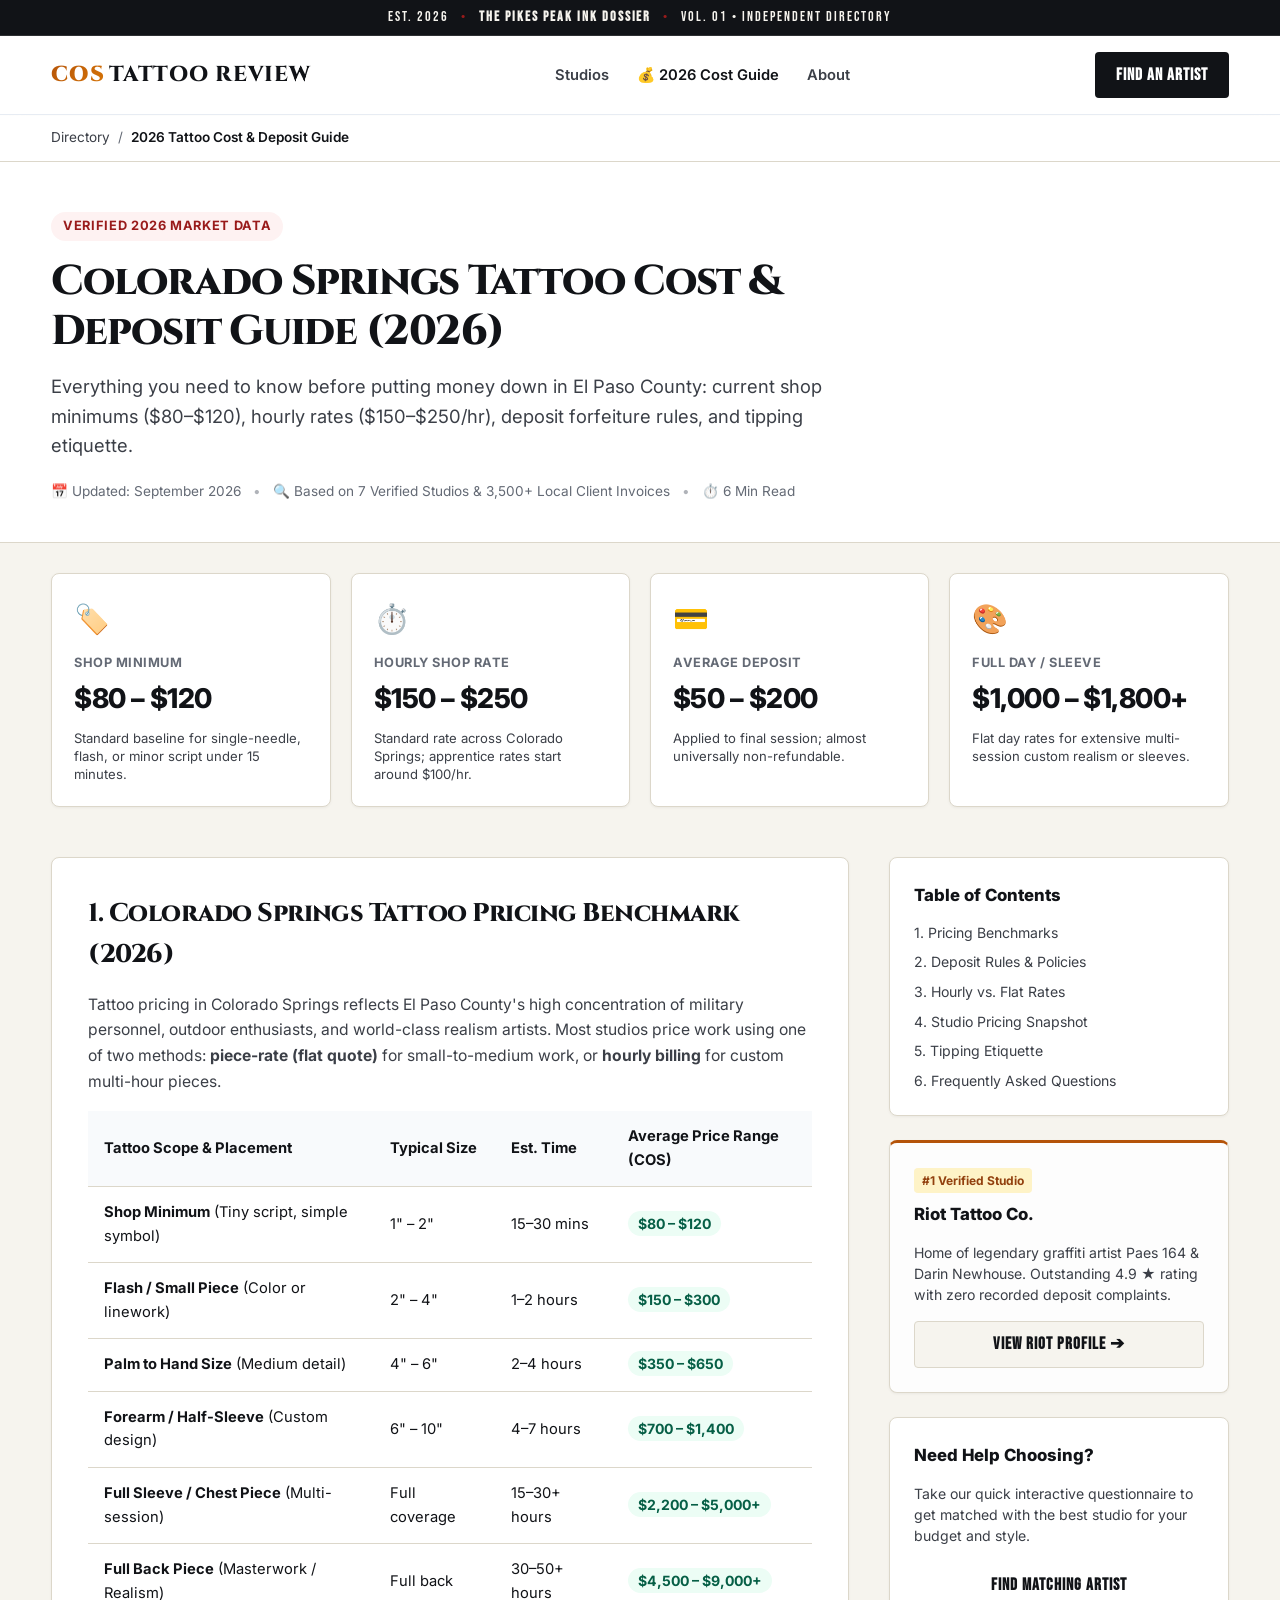
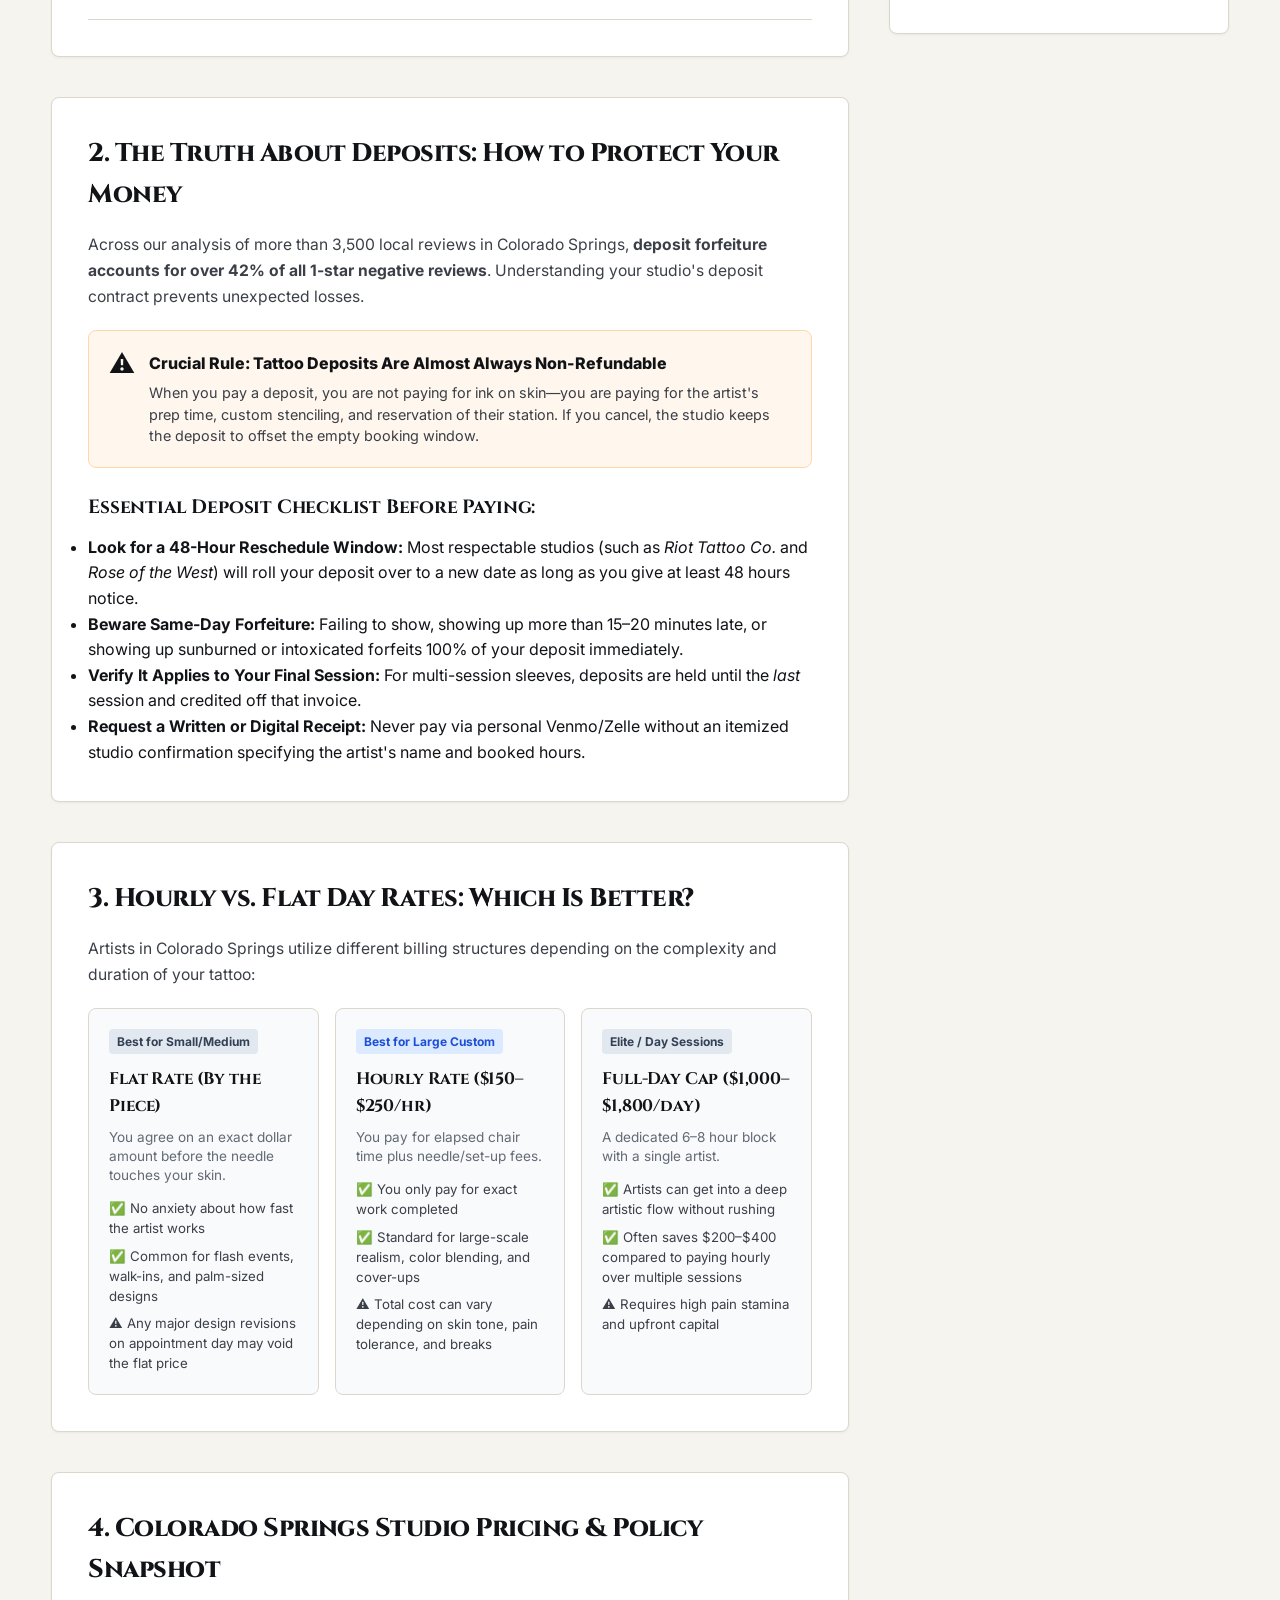
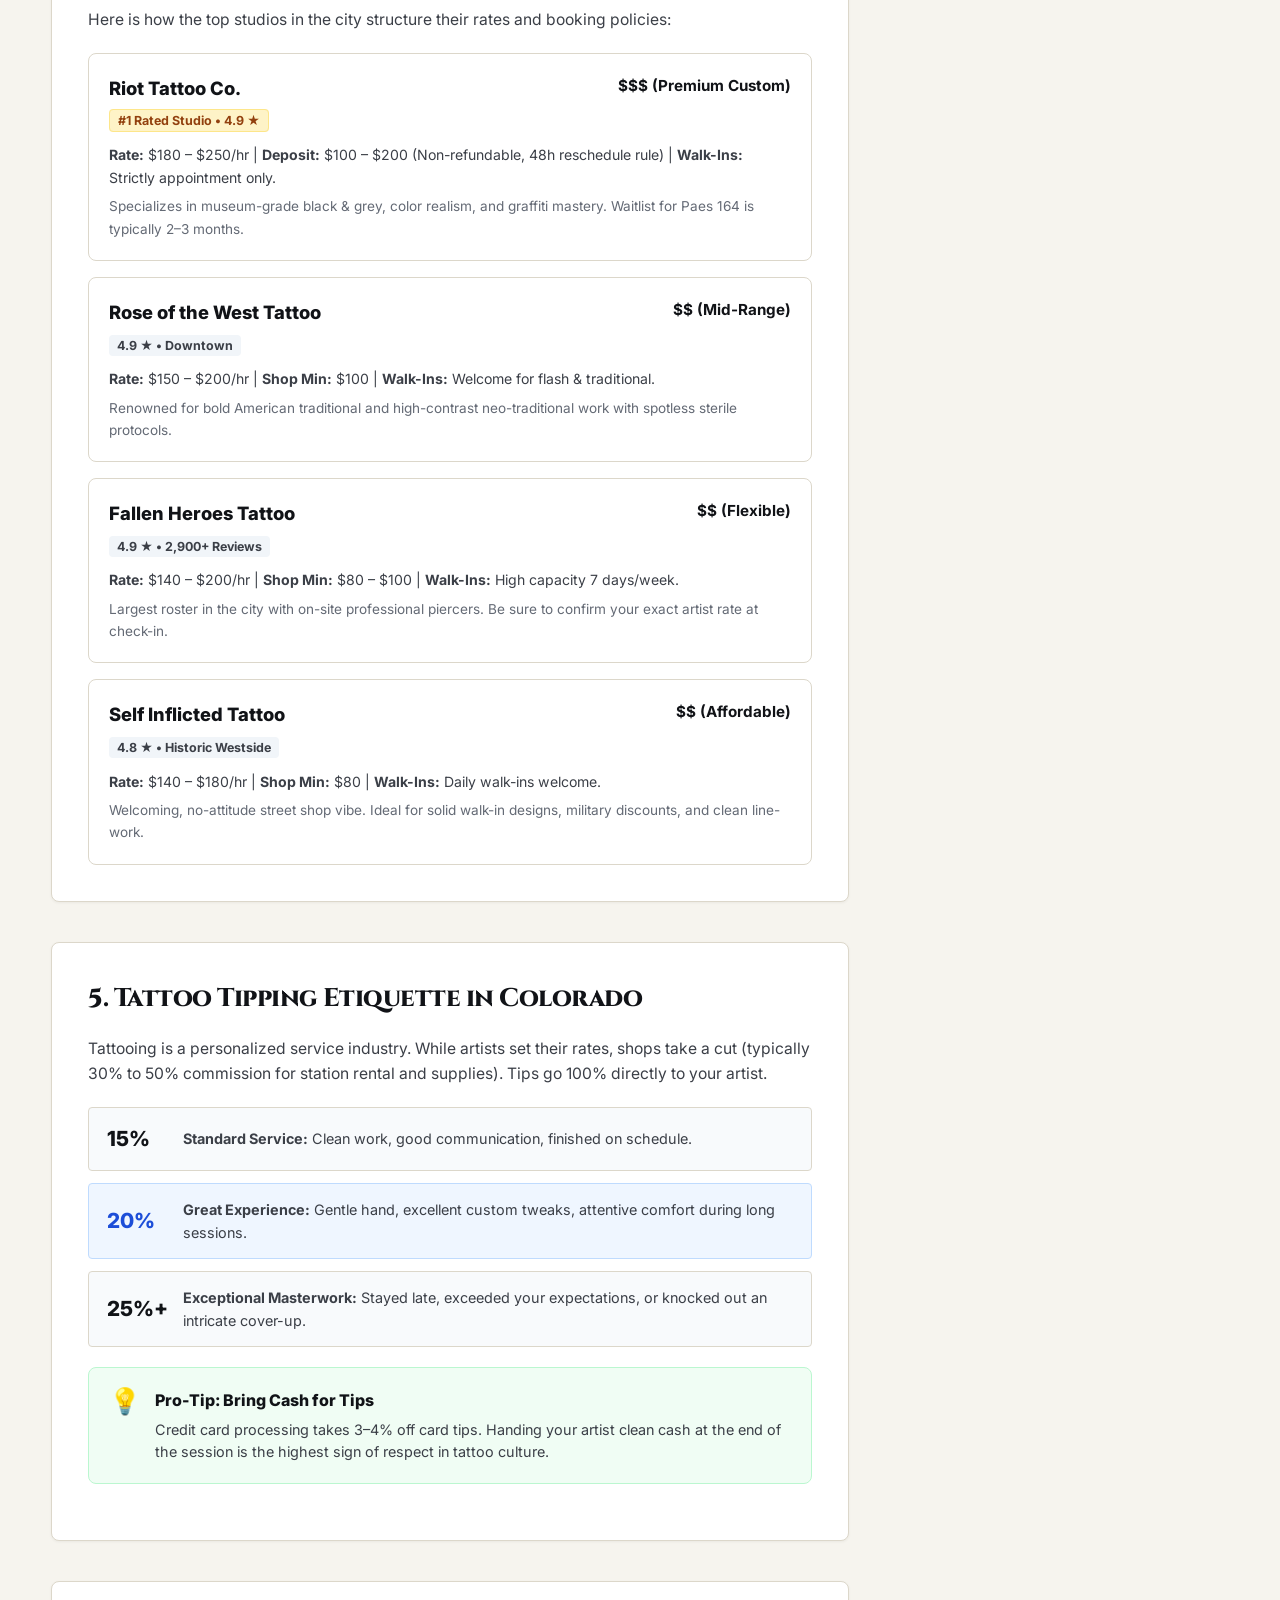
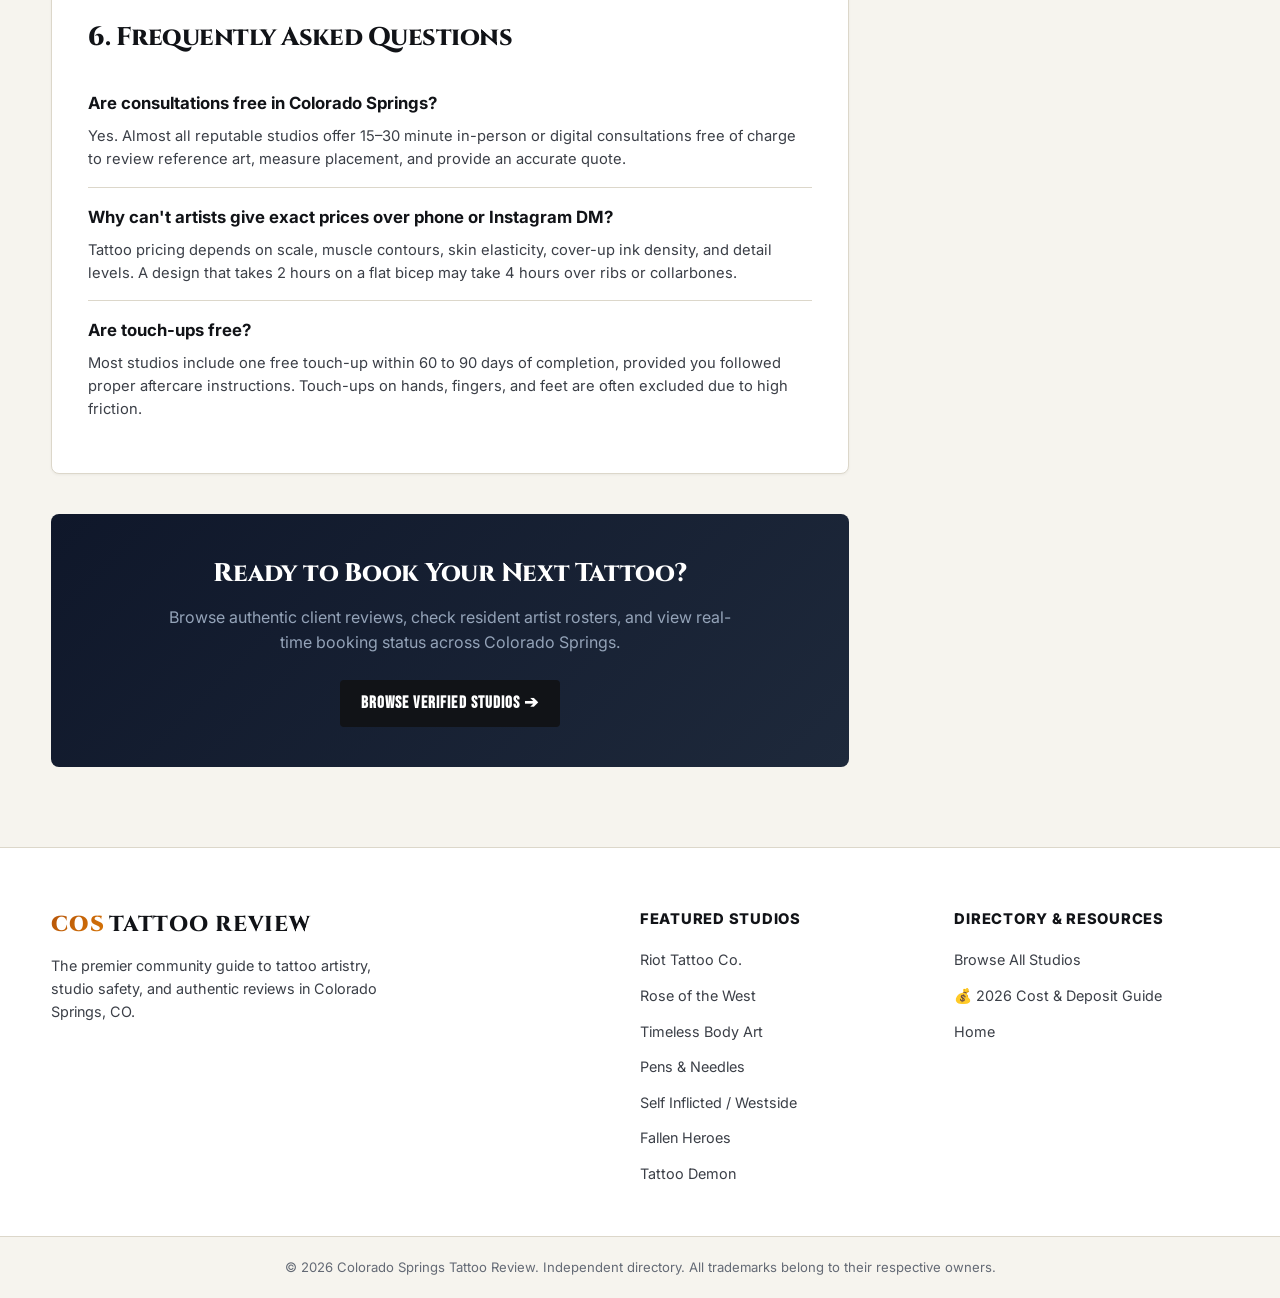
==== commit fc372f62: "Transform into Modern Ink Gazette: pull in 18+ resident artist profiles, preserve proportional negat" ====
--- a/pricing-guide.html
+++ b/pricing-guide.html
@@ -9,12 +9,23 @@
   <!-- Fonts -->
   <link rel="preconnect" href="https://fonts.googleapis.com">
   <link rel="preconnect" href="https://fonts.gstatic.com" crossorigin>
-  <link href="https://fonts.googleapis.com/css2?family=Plus+Jakarta+Sans:wght@400;500;600;700;800&display=swap" rel="stylesheet">
+  <link href="https://fonts.googleapis.com/css2?family=Bebas+Neue&family=Cinzel:wght@600;700;800;900&family=Inter:wght@300;400;500;600;700;800&family=Plus+Jakarta+Sans:wght@400;500;600;700;800&display=swap" rel="stylesheet">
   
   <!-- Styles -->
   <link rel="stylesheet" href="style.css" />
 </head>
 <body>
+
+  <!-- Top Gazette Masthead Bar -->
+  <div class="masthead-issue-bar">
+    <div class="container masthead-inner">
+      <span>EST. 2026</span>
+      <span class="masthead-sep">•</span>
+      <span class="masthead-tagline">THE PIKES PEAK INK DOSSIER</span>
+      <span class="masthead-sep">•</span>
+      <span>VOL. 01 • INDEPENDENT DIRECTORY</span>
+    </div>
+  </div>
 
   <!-- Site Navigation Header -->
   <header class="site-header">
--- a/style.css
+++ b/style.css
@@ -5,40 +5,47 @@
 
 /* --- Design System & Custom Properties --- */
 :root {
-  --bg-primary: #ffffff;
-  --bg-secondary: #f8fafc;
+  --bg-primary: #fcfbf9;          /* Warm Newsprint Canvas */
+  --bg-secondary: #f6f4ee;        /* Soft Tactile Paper */
   --bg-card: #ffffff;
-  --bg-subtle: #f1f5f9;
+  --bg-subtle: #ede9de;
   
-  --color-primary: #0f172a;       /* Deep Slate */
-  --color-primary-hover: #1e293b;
-  --color-accent: #b45309;        /* Warm Antique Gold */
-  --color-accent-light: #fef3c7;
-  --color-star: #f59e0b;          /* Bright Amber Star */
+  --color-primary: #111317;       /* Carbon Black Ink */
+  --color-primary-hover: #22262e;
+  --color-accent: #991b1b;        /* Crimson Ink Red */
+  --color-accent-hover: #b91c1c;
+  --color-accent-light: #fef2f2;
+  --color-gold: #b45309;          /* Antique Ochre Gold */
+  --color-gold-light: #fef3c7;
+  --color-star: #d97706;          /* Bright Amber Star */
   
-  --color-positive: #059669;      /* Emerald Green */
-  --color-positive-bg: #ecfdf5;
-  --color-positive-border: #a7f3d0;
+  --color-positive: #14532d;      /* Forest Ink Green */
+  --color-positive-bg: #f0fdf4;
+  --color-positive-border: #bbf7d0;
   
-  --color-critical: #dc2626;      /* Ruby Red */
+  --color-critical: #991b1b;      /* Crimson Red */
   --color-critical-bg: #fef2f2;
   --color-critical-border: #fecaca;
   
-  --text-primary: #0f172a;
-  --text-secondary: #475569;
-  --text-muted: #64748b;
+  --text-primary: #111317;
+  --text-secondary: #3b3f47;
+  --text-muted: #646a75;
   
-  --border-color: #e2e8f0;
-  --border-hover: #cbd5e1;
-  --border-radius-sm: 6px;
-  --border-radius-md: 12px;
-  --border-radius-lg: 20px;
+  --border-color: #dcd7ca;        /* Hairline Paper Border */
+  --border-hover: #b5ada0;
+  --border-radius-sm: 4px;
+  --border-radius-md: 8px;
+  --border-radius-lg: 14px;
   --border-radius-pill: 9999px;
   
-  --shadow-sm: 0 1px 2px 0 rgba(15, 23, 42, 0.04);
-  --shadow-md: 0 4px 6px -1px rgba(15, 23, 42, 0.05), 0 2px 4px -2px rgba(15, 23, 42, 0.03);
-  --shadow-lg: 0 10px 15px -3px rgba(15, 23, 42, 0.06), 0 4px 6px -4px rgba(15, 23, 42, 0.04);
-  --shadow-xl: 0 20px 25px -5px rgba(15, 23, 42, 0.08), 0 8px 10px -6px rgba(15, 23, 42, 0.04);
+  --shadow-sm: 0 1px 3px rgba(17, 19, 23, 0.05);
+  --shadow-md: 0 4px 12px -2px rgba(17, 19, 23, 0.08);
+  --shadow-lg: 0 12px 24px -4px rgba(17, 19, 23, 0.1);
+  --shadow-xl: 0 20px 32px -6px rgba(17, 19, 23, 0.12);
+  
+  --font-display: 'Cinzel', Georgia, 'Times New Roman', serif;
+  --font-stamp: 'Bebas Neue', Impact, sans-serif;
+  --font-body: 'Inter', -apple-system, BlinkMacSystemFont, 'Segoe UI', Roboto, sans-serif;
   
   --transition-fast: 0.15s ease;
   --transition-normal: 0.25s ease;
@@ -56,7 +63,7 @@
 }
 
 body {
-  font-family: 'Plus Jakarta Sans', system-ui, -apple-system, sans-serif;
+  font-family: var(--font-body);
   background-color: var(--bg-primary);
   color: var(--text-primary);
   line-height: 1.6;
@@ -2909,3 +2916,1163 @@
   }
 }
 
+/* --- Discovery Hub (Segmented Tabs & Streamlined Pill Panels) --- */
+.discovery-hub {
+  margin-top: 24px;
+  background: #ffffff;
+  border: 1px solid var(--border-color);
+  border-radius: var(--border-radius-lg);
+  padding: 16px 20px;
+  box-shadow: 0 4px 20px -4px rgba(15, 23, 42, 0.05);
+}
+
+.hub-tabs {
+  display: flex;
+  align-items: center;
+  justify-content: center;
+  gap: 8px;
+  padding-bottom: 14px;
+  border-bottom: 1px solid var(--border-color);
+  margin-bottom: 14px;
+  overflow-x: auto;
+  -webkit-overflow-scrolling: touch;
+}
+
+.hub-tab {
+  background: #f8fafc;
+  border: 1px solid var(--border-color);
+  color: var(--text-secondary);
+  font-family: inherit;
+  font-size: 0.88rem;
+  font-weight: 700;
+  padding: 8px 16px;
+  border-radius: var(--border-radius-pill);
+  cursor: pointer;
+  display: inline-flex;
+  align-items: center;
+  gap: 6px;
+  transition: all var(--transition-fast);
+  white-space: nowrap;
+  position: relative;
+}
+
+.hub-tab:hover {
+  background: #f1f5f9;
+  color: var(--color-primary);
+  border-color: #cbd5e1;
+}
+
+.hub-tab.active {
+  background: var(--color-primary);
+  color: #ffffff;
+  border-color: var(--color-primary);
+  box-shadow: 0 2px 8px rgba(15, 23, 42, 0.15);
+}
+
+.tab-dot {
+  width: 7px;
+  height: 7px;
+  border-radius: 50%;
+  background-color: var(--color-accent);
+  box-shadow: 0 0 0 2px rgba(255, 255, 255, 0.4);
+}
+
+.hub-panels {
+  width: 100%;
+}
+
+.hub-panel {
+  display: flex;
+  justify-content: center;
+}
+
+.hub-panel .filters-pills {
+  display: flex;
+  flex-wrap: wrap;
+  align-items: center;
+  justify-content: center;
+  gap: 8px;
+}
+
+/* Active Filters Bar */
+.active-filter-bar {
+  margin-top: 14px;
+  padding-top: 12px;
+  border-top: 1px dashed var(--border-color);
+  display: flex;
+  align-items: center;
+  justify-content: space-between;
+  flex-wrap: wrap;
+  gap: 8px;
+}
+
+.active-filter-label {
+  font-size: 0.78rem;
+  font-weight: 700;
+  text-transform: uppercase;
+  letter-spacing: 0.04em;
+  color: var(--text-muted);
+}
+
+.active-filter-chips {
+  display: flex;
+  flex-wrap: wrap;
+  gap: 6px;
+}
+
+.active-chip {
+  background: #eff6ff;
+  border: 1px solid #bfdbfe;
+  color: #1e40af;
+  font-family: inherit;
+  font-size: 0.78rem;
+  font-weight: 700;
+  padding: 4px 10px;
+  border-radius: var(--border-radius-pill);
+  cursor: pointer;
+  display: inline-flex;
+  align-items: center;
+  gap: 6px;
+  transition: all var(--transition-fast);
+}
+
+.active-chip:hover {
+  background: #dbeafe;
+  border-color: #93c5fd;
+  color: #1d4ed8;
+}
+
+.chip-remove {
+  font-size: 0.75rem;
+  opacity: 0.7;
+}
+
+.btn-clear-all {
+  background: none;
+  border: none;
+  color: #ef4444;
+  font-family: inherit;
+  font-size: 0.8rem;
+  font-weight: 700;
+  cursor: pointer;
+  padding: 4px 8px;
+  border-radius: var(--border-radius-sm);
+  transition: all var(--transition-fast);
+}
+
+.btn-clear-all:hover {
+  background: #fef2f2;
+  color: #b91c1c;
+}
+
+/* --- Elevated Shop Card Styles --- */
+.shop-card {
+  position: relative;
+  background: #ffffff;
+  border: 1px solid var(--border-color);
+  border-radius: var(--border-radius-md);
+  transition: transform var(--transition-normal), box-shadow var(--transition-normal), border-color var(--transition-normal);
+  display: flex;
+  flex-direction: column;
+  overflow: hidden;
+}
+
+.shop-card:hover {
+  transform: translateY(-4px);
+  box-shadow: 0 16px 32px -8px rgba(15, 23, 42, 0.08), 0 4px 12px -2px rgba(15, 23, 42, 0.04);
+  border-color: #cbd5e1;
+}
+
+.shop-card-featured {
+  border: 2px solid #f59e0b;
+  box-shadow: 0 8px 24px -4px rgba(245, 158, 11, 0.12);
+}
+
+.card-featured-ribbon {
+  background: linear-gradient(135deg, #b45309, #d97706);
+  color: #ffffff;
+  font-size: 0.72rem;
+  font-weight: 800;
+  letter-spacing: 0.06em;
+  padding: 6px 14px;
+  display: flex;
+  align-items: center;
+  justify-content: center;
+  gap: 6px;
+  text-transform: uppercase;
+}
+
+.card-specs-strip {
+  display: flex;
+  flex-wrap: wrap;
+  gap: 6px;
+  margin: 12px 0 14px;
+}
+
+.spec-badge {
+  font-size: 0.76rem;
+  font-weight: 700;
+  padding: 4px 9px;
+  border-radius: 4px;
+  display: inline-flex;
+  align-items: center;
+  gap: 4px;
+}
+
+.spec-vibe-sanctuary {
+  background: #ecfdf5;
+  color: #065f46;
+  border: 1px solid #a7f3d0;
+}
+
+.spec-vibe-inclusive-heritage {
+  background: #fdf2f8;
+  color: #9d174d;
+  border: 1px solid #fbcfe8;
+}
+
+.spec-vibe-street-shop {
+  background: #fff7ed;
+  color: #c2410c;
+  border: 1px solid #ffedd5;
+}
+
+.spec-vibe-mega-shop {
+  background: #f1f5f9;
+  color: #1e293b;
+  border: 1px solid #cbd5e1;
+}
+
+.spec-vibe-corporate-chain {
+  background: #f8fafc;
+  color: #475569;
+  border: 1px solid #e2e8f0;
+}
+
+.spec-walkin {
+  background: #f0fdf4;
+  color: #166534;
+  border: 1px solid #bbf7d0;
+}
+
+.spec-appt {
+  background: #f8fafc;
+  color: #334155;
+  border: 1px solid #cbd5e1;
+}
+
+.spec-pierce {
+  background: #eff6ff;
+  color: #1e40af;
+  border: 1px solid #bfdbfe;
+}
+
+.spec-cover {
+  background: #faf5ff;
+  color: #6b21a8;
+  border: 1px solid #e9d5ff;
+}
+
+.card-footer-action {
+  margin-top: auto;
+  padding-top: 14px;
+  border-top: 1px solid var(--border-color);
+  display: flex;
+  align-items: center;
+  justify-content: space-between;
+  gap: 10px;
+}
+
+.card-footer-action .action-btn {
+  font-size: 0.88rem;
+  font-weight: 700;
+  color: #2563eb;
+  text-decoration: none;
+  display: inline-flex;
+  align-items: center;
+  gap: 6px;
+  padding: 6px 12px;
+  border-radius: var(--border-radius-sm);
+  background: #eff6ff;
+  transition: all var(--transition-fast);
+}
+
+.card-footer-action .action-btn:hover {
+  background: #2563eb;
+  color: #ffffff;
+  transform: translateX(2px);
+}
+
+.card-footer-action .action-btn .btn-arrow {
+  transition: transform var(--transition-fast);
+}
+
+.card-footer-action .action-btn:hover .btn-arrow {
+  transform: translateX(3px);
+}
+
+/* --- Studio Profile Vibe Check Module --- */
+.vibe-card-section {
+  padding: 32px;
+  margin-bottom: 32px;
+}
+
+.vibe-section-header {
+  margin-bottom: 24px;
+  border-bottom: 1px solid var(--border-color);
+  padding-bottom: 16px;
+}
+
+.vibe-title-wrap {
+  display: flex;
+  align-items: flex-start;
+  gap: 12px;
+}
+
+.vibe-main-icon {
+  font-size: 1.8rem;
+  line-height: 1;
+}
+
+.vibe-sub {
+  color: var(--text-secondary);
+  font-size: 0.95rem;
+  margin-top: 4px;
+}
+
+.vibe-overview-header {
+  margin-bottom: 24px;
+}
+
+.vibe-badge-lg {
+  display: inline-flex;
+  align-items: center;
+  font-size: 0.95rem;
+  font-weight: 700;
+  padding: 6px 14px;
+  border-radius: var(--border-radius-pill);
+  margin-bottom: 12px;
+}
+
+.vibe-badge-lg.vibe-sanctuary {
+  background: #ecfdf5;
+  color: #065f46;
+  border: 1px solid #a7f3d0;
+}
+
+.vibe-badge-lg.vibe-inclusive-heritage {
+  background: #fdf2f8;
+  color: #9d174d;
+  border: 1px solid #fbcfe8;
+}
+
+.vibe-badge-lg.vibe-street-shop {
+  background: #fff7ed;
+  color: #c2410c;
+  border: 1px solid #ffedd5;
+}
+
+.vibe-badge-lg.vibe-mega-shop {
+  background: #f1f5f9;
+  color: #1e293b;
+  border: 1px solid #cbd5e1;
+}
+
+.vibe-badge-lg.vibe-corporate-chain {
+  background: #f8fafc;
+  color: #475569;
+  border: 1px solid #e2e8f0;
+}
+
+.vibe-editorial-summary {
+  font-size: 1rem;
+  line-height: 1.6;
+  color: var(--text-primary);
+  background: #f8fafc;
+  border-left: 4px solid var(--color-accent);
+  padding: 14px 18px;
+  border-radius: 0 var(--border-radius-md) var(--border-radius-md) 0;
+  margin: 0;
+}
+
+.vibe-matrix-grid {
+  display: grid;
+  grid-template-columns: repeat(2, 1fr);
+  gap: 16px;
+}
+
+.vibe-matrix-card {
+  background: #ffffff;
+  border: 1px solid var(--border-color);
+  border-radius: var(--border-radius-md);
+  padding: 18px 20px;
+  box-shadow: var(--shadow-sm);
+  display: flex;
+  flex-direction: column;
+  gap: 10px;
+}
+
+.vibe-attr-header {
+  display: flex;
+  align-items: center;
+  gap: 8px;
+  color: var(--color-primary);
+  font-size: 0.95rem;
+  font-weight: 700;
+}
+
+.vibe-attr-icon {
+  font-size: 1.2rem;
+}
+
+.vibe-meter-wrap {
+  display: flex;
+  flex-direction: column;
+  gap: 6px;
+}
+
+.vibe-meter-bar {
+  width: 100%;
+  height: 8px;
+  background: #e2e8f0;
+  border-radius: var(--border-radius-pill);
+  overflow: hidden;
+}
+
+.vibe-meter-fill {
+  height: 100%;
+  border-radius: var(--border-radius-pill);
+  transition: width 0.4s ease;
+}
+
+.vibe-meter-label {
+  font-size: 0.85rem;
+  font-weight: 700;
+  color: var(--text-secondary);
+}
+
+.vibe-pill {
+  display: inline-block;
+  background: #eff6ff;
+  color: #1e40af;
+  border: 1px solid #bfdbfe;
+  padding: 4px 10px;
+  border-radius: var(--border-radius-pill);
+  font-size: 0.85rem;
+  font-weight: 600;
+}
+
+.vibe-attr-text {
+  font-size: 0.88rem;
+  line-height: 1.5;
+  color: var(--text-secondary);
+  margin: 0;
+}
+
+/* Header Glassmorphism */
+.site-header {
+  position: sticky;
+  top: 0;
+  z-index: 100;
+  background: rgba(255, 255, 255, 0.94);
+  backdrop-filter: blur(12px);
+  -webkit-backdrop-filter: blur(12px);
+  border-bottom: 1px solid rgba(226, 232, 240, 0.8);
+}
+
+@media (max-width: 768px) {
+  .vibe-matrix-grid {
+    grid-template-columns: 1fr;
+  }
+  
+  .hub-panel .filters-pills {
+    justify-content: flex-start;
+    overflow-x: auto;
+    flex-wrap: nowrap;
+    padding-bottom: 8px;
+    -webkit-overflow-scrolling: touch;
+    scrollbar-width: none;
+  }
+  .hub-panel .filters-pills::-webkit-scrollbar {
+    display: none;
+  }
+  
+  .card-footer-action {
+    flex-direction: column;
+    align-items: flex-start;
+  }
+  .card-footer-action .action-btn {
+    width: 100%;
+    justify-content: center;
+  }
+}
+
+
+
+
+/* ==========================================================================
+   MODERN INK GAZETTE - EDITORIAL DESIGN SYSTEM EXTENSIONS
+   ========================================================================== */
+
+/* --- Top Gazette Masthead Bar --- */
+.masthead-issue-bar {
+  background: #111317;
+  color: #f6f4ee;
+  font-family: var(--font-stamp);
+  font-size: 0.88rem;
+  letter-spacing: 0.14em;
+  padding: 6px 0;
+  border-bottom: 1px solid rgba(255, 255, 255, 0.12);
+  text-transform: uppercase;
+}
+
+.masthead-inner {
+  display: flex;
+  align-items: center;
+  justify-content: center;
+  gap: 12px;
+}
+
+.masthead-sep {
+  color: var(--color-accent);
+}
+
+.masthead-tagline {
+  font-weight: 700;
+}
+
+/* --- Typography Overrides --- */
+h1, h2, h3, .site-logo, .hero-main-title {
+  font-family: var(--font-display);
+  letter-spacing: -0.01em;
+}
+
+.site-logo {
+  font-family: var(--font-display);
+  font-size: 1.35rem;
+  font-weight: 800;
+  letter-spacing: 0.04em;
+  color: var(--color-primary);
+  text-transform: uppercase;
+}
+
+.site-logo .logo-accent {
+  color: var(--color-accent);
+}
+
+.hero-main-title {
+  font-size: clamp(2.1rem, 4.2vw, 3.2rem);
+  font-weight: 800;
+  line-height: 1.15;
+  color: var(--color-primary);
+}
+
+.hero-badge {
+  font-family: var(--font-stamp);
+  font-size: 0.92rem;
+  letter-spacing: 0.14em;
+  background: #ffffff;
+  border: 1px solid var(--border-color);
+  color: var(--color-accent);
+  padding: 6px 16px;
+  border-radius: var(--border-radius-pill);
+  display: inline-block;
+  margin-bottom: 16px;
+  text-transform: uppercase;
+  box-shadow: 0 1px 3px rgba(0, 0, 0, 0.04);
+}
+
+/* --- Editorial Buttons --- */
+.btn {
+  font-family: var(--font-stamp);
+  font-size: 1.05rem;
+  letter-spacing: 0.06em;
+  text-transform: uppercase;
+  border-radius: var(--border-radius-sm);
+  padding: 9px 20px;
+}
+
+.btn-primary {
+  background-color: var(--color-primary);
+  color: #ffffff;
+}
+
+.btn-primary:hover {
+  background-color: var(--color-accent);
+  transform: translateY(-2px);
+  box-shadow: 0 4px 12px rgba(153, 27, 27, 0.25);
+}
+
+.btn-quiz-launch {
+  font-family: var(--font-body);
+  font-size: 0.95rem;
+  letter-spacing: normal;
+  text-transform: none;
+  background: #ffffff;
+  border: 1.5px dashed var(--color-accent);
+  color: var(--color-accent);
+  padding: 12px 24px;
+  border-radius: var(--border-radius-pill);
+  transition: all var(--transition-fast);
+}
+
+.btn-quiz-launch:hover {
+  background: var(--color-accent);
+  color: #ffffff;
+  border-style: solid;
+  transform: translateY(-1px);
+}
+
+/* --- Directory View Switcher --- */
+.directory-view-switcher {
+  margin: 0 0 32px;
+  display: flex;
+  justify-content: center;
+}
+
+.view-switch-tabs {
+  display: inline-flex;
+  background: #f6f4ee;
+  border: 2px solid var(--border-color);
+  border-radius: var(--border-radius-pill);
+  padding: 4px;
+  gap: 6px;
+  box-shadow: 0 2px 8px rgba(17, 19, 23, 0.05);
+}
+
+.view-switch-btn {
+  background: transparent;
+  border: none;
+  color: var(--text-secondary);
+  font-family: var(--font-stamp);
+  font-size: 1.15rem;
+  letter-spacing: 0.05em;
+  padding: 10px 24px;
+  border-radius: var(--border-radius-pill);
+  cursor: pointer;
+  display: inline-flex;
+  align-items: center;
+  gap: 8px;
+  transition: all var(--transition-fast);
+}
+
+.view-switch-btn:hover {
+  color: var(--color-primary);
+}
+
+.view-switch-btn.active {
+  background: var(--color-primary);
+  color: #ffffff;
+  box-shadow: 0 2px 8px rgba(17, 19, 23, 0.2);
+}
+
+.tab-badge {
+  font-family: var(--font-body);
+  font-size: 0.75rem;
+  font-weight: 700;
+  padding: 2px 8px;
+  border-radius: var(--border-radius-pill);
+  background: rgba(0, 0, 0, 0.08);
+  color: inherit;
+}
+
+.view-switch-btn.active .tab-badge {
+  background: rgba(255, 255, 255, 0.2);
+  color: #ffffff;
+}
+
+.badge-highlight {
+  background: var(--color-accent) !important;
+  color: #ffffff !important;
+}
+
+/* --- Resident Artist Showcase Grid & Cards --- */
+.artists-listings-grid {
+  display: grid;
+  grid-template-columns: repeat(auto-fill, minmax(340px, 1fr));
+  gap: 24px;
+  margin-top: 24px;
+}
+
+.artist-showcase-card {
+  background: #ffffff;
+  border: 1px solid var(--border-color);
+  border-radius: var(--border-radius-md);
+  padding: 22px;
+  display: flex;
+  flex-direction: column;
+  box-shadow: var(--shadow-sm);
+  transition: all var(--transition-normal);
+  position: relative;
+}
+
+.artist-showcase-card:hover {
+  transform: translateY(-4px);
+  box-shadow: var(--shadow-lg);
+  border-color: var(--border-hover);
+}
+
+.artist-card-indie {
+  border-top: 3px solid var(--color-positive);
+}
+
+.artist-card-header {
+  display: flex;
+  align-items: flex-start;
+  gap: 14px;
+  margin-bottom: 14px;
+}
+
+.artist-badge-avatar {
+  width: 48px;
+  height: 48px;
+  border-radius: 50%;
+  background: #111317;
+  color: #f6f4ee;
+  font-family: var(--font-stamp);
+  font-size: 1.25rem;
+  display: flex;
+  align-items: center;
+  justify-content: center;
+  flex-shrink: 0;
+  border: 2px solid var(--border-color);
+}
+
+.artist-header-titles {
+  flex: 1;
+}
+
+.artist-card-name {
+  font-family: var(--font-display);
+  font-size: 1.2rem;
+  font-weight: 800;
+  color: var(--color-primary);
+  margin-bottom: 2px;
+  line-height: 1.2;
+}
+
+.artist-card-role {
+  font-size: 0.85rem;
+  color: var(--text-secondary);
+  display: block;
+  margin-bottom: 4px;
+}
+
+.artist-shop-link {
+  display: flex;
+  align-items: center;
+  gap: 6px;
+  font-size: 0.82rem;
+  font-weight: 600;
+}
+
+.artist-shop-link a {
+  color: var(--color-accent);
+}
+
+.artist-shop-link a:hover {
+  text-decoration: underline;
+}
+
+.indie-micro-tag {
+  background: #f0fdf4;
+  color: #14532d;
+  border: 1px solid #bbf7d0;
+  font-size: 0.72rem;
+  font-weight: 700;
+  padding: 1px 6px;
+  border-radius: 3px;
+}
+
+.artist-status-row {
+  display: flex;
+  align-items: center;
+  gap: 8px;
+  margin-bottom: 12px;
+}
+
+.booking-badge {
+  font-family: var(--font-stamp);
+  font-size: 0.88rem;
+  letter-spacing: 0.05em;
+  padding: 3px 10px;
+  border-radius: 3px;
+  display: inline-block;
+  text-transform: uppercase;
+}
+
+.booking-badge.status-open {
+  background: #f0fdf4;
+  color: #14532d;
+  border: 1px solid #bbf7d0;
+}
+
+.booking-badge.status-waitlist {
+  background: #fffbeb;
+  color: #92400e;
+  border: 1px solid #fde68a;
+}
+
+.booking-badge.status-closed {
+  background: #fef2f2;
+  color: #991b1b;
+  border: 1px solid #fecaca;
+}
+
+.artist-wait-note {
+  font-size: 0.8rem;
+  color: var(--text-muted);
+  font-weight: 600;
+}
+
+.artist-specialties-strip {
+  display: flex;
+  flex-wrap: wrap;
+  gap: 5px;
+  margin-bottom: 14px;
+}
+
+.artist-spec-tag {
+  background: #f6f4ee;
+  border: 1px solid var(--border-color);
+  color: var(--text-primary);
+  font-size: 0.76rem;
+  font-weight: 600;
+  padding: 3px 8px;
+  border-radius: 3px;
+}
+
+.artist-bio-box {
+  background: #fcfbf9;
+  border-left: 3px solid var(--border-color);
+  padding: 10px 14px;
+  margin-bottom: 16px;
+  border-radius: 0 4px 4px 0;
+  flex-grow: 1;
+}
+
+.artist-bio-box p {
+  font-size: 0.88rem;
+  line-height: 1.55;
+  color: var(--text-secondary);
+  margin: 0;
+}
+
+.artist-card-footer {
+  display: flex;
+  align-items: center;
+  justify-content: space-between;
+  gap: 10px;
+  padding-top: 14px;
+  border-top: 1px solid var(--border-color);
+  margin-top: auto;
+}
+
+.artist-portfolio-btn {
+  font-size: 0.86rem;
+  font-weight: 700;
+  color: var(--color-accent);
+  display: inline-flex;
+  align-items: center;
+  gap: 4px;
+  transition: all var(--transition-fast);
+}
+
+.artist-portfolio-btn:hover {
+  color: var(--color-primary);
+  text-decoration: underline;
+}
+
+.artist-studio-btn {
+  font-family: var(--font-stamp);
+  font-size: 0.92rem;
+  letter-spacing: 0.05em;
+  text-transform: uppercase;
+  background: #111317;
+  color: #ffffff;
+  padding: 6px 14px;
+  border-radius: 3px;
+  display: inline-flex;
+  align-items: center;
+  gap: 6px;
+  transition: all var(--transition-fast);
+}
+
+.artist-studio-btn:hover {
+  background: var(--color-accent);
+  color: #ffffff;
+}
+
+/* --- Artist Filters Toolbar --- */
+.artist-filters-toolbar {
+  background: #ffffff;
+  border: 1px solid var(--border-color);
+  border-radius: var(--border-radius-md);
+  padding: 16px 20px;
+  margin-bottom: 24px;
+  display: flex;
+  flex-direction: column;
+  gap: 12px;
+  box-shadow: var(--shadow-sm);
+}
+
+.artist-filters-group {
+  display: flex;
+  align-items: center;
+  flex-wrap: wrap;
+  gap: 8px;
+}
+
+.artist-filter-label {
+  font-family: var(--font-stamp);
+  font-size: 0.85rem;
+  letter-spacing: 0.06em;
+  color: var(--text-muted);
+  text-transform: uppercase;
+  min-width: 80px;
+}
+
+.artist-filter-chips {
+  display: flex;
+  flex-wrap: wrap;
+  gap: 6px;
+}
+
+.artist-chip {
+  background: #f6f4ee;
+  border: 1px solid var(--border-color);
+  color: var(--text-secondary);
+  font-family: var(--font-body);
+  font-size: 0.82rem;
+  font-weight: 600;
+  padding: 5px 12px;
+  border-radius: var(--border-radius-pill);
+  cursor: pointer;
+  transition: all var(--transition-fast);
+}
+
+.artist-chip:hover {
+  border-color: var(--color-primary);
+  color: var(--color-primary);
+}
+
+.artist-chip.active {
+  background: var(--color-primary);
+  color: #ffffff;
+  border-color: var(--color-primary);
+}
+
+.artist-indie-toggle {
+  margin-left: auto;
+  display: inline-flex;
+  align-items: center;
+  gap: 8px;
+  cursor: pointer;
+  font-size: 0.85rem;
+  font-weight: 700;
+  color: var(--color-positive);
+  background: #f0fdf4;
+  border: 1px solid #bbf7d0;
+  padding: 5px 12px;
+  border-radius: var(--border-radius-pill);
+  user-select: none;
+}
+
+.artist-indie-toggle input {
+  cursor: pointer;
+  accent-color: var(--color-positive);
+}
+
+/* --- Shop Card Resident Artist Strip --- */
+.card-resident-strip {
+  margin: 10px 0 12px;
+  padding: 8px 12px;
+  background: #fbf9f4;
+  border: 1px solid var(--border-color);
+  border-radius: 4px;
+}
+
+.resident-strip-label {
+  font-family: var(--font-stamp);
+  font-size: 0.8rem;
+  letter-spacing: 0.05em;
+  color: var(--text-muted);
+  text-transform: uppercase;
+  display: block;
+  margin-bottom: 4px;
+}
+
+.resident-strip-pills {
+  display: flex;
+  flex-wrap: wrap;
+  gap: 5px;
+}
+
+.resident-pill {
+  background: #ffffff;
+  border: 1px solid var(--border-color);
+  padding: 3px 8px;
+  border-radius: 3px;
+  font-size: 0.76rem;
+  display: inline-flex;
+  align-items: center;
+  gap: 5px;
+}
+
+.pill-name {
+  color: var(--color-primary);
+  font-weight: 700;
+}
+
+.pill-spec {
+  color: var(--color-accent);
+  font-size: 0.72rem;
+  font-weight: 600;
+}
+
+.resident-pill-more {
+  font-size: 0.74rem;
+  color: var(--text-muted);
+  align-self: center;
+  padding: 0 4px;
+}
+
+/* --- Operational & Indie Badges --- */
+.shop-card-indie {
+  border-top: 3px solid var(--color-positive);
+}
+
+.spec-indie {
+  background: #f0fdf4;
+  color: #14532d;
+  border: 1px solid #bbf7d0;
+  font-weight: 700;
+}
+
+.spec-commercial {
+  background: #f8fafc;
+  color: #334155;
+  border: 1px solid #cbd5e1;
+}
+
+.spec-franchise {
+  background: #fffbeb;
+  color: #92400e;
+  border: 1px solid #fde68a;
+}
+
+/* --- Single Shop Page: Artists Roster Polish --- */
+.artists-grid {
+  display: grid;
+  grid-template-columns: repeat(auto-fill, minmax(300px, 1fr));
+  gap: 18px;
+  margin-top: 18px;
+}
+
+.artist-profile-card {
+  background: #ffffff;
+  border: 1px solid var(--border-color);
+  border-radius: var(--border-radius-md);
+  padding: 20px;
+  display: flex;
+  flex-direction: column;
+  gap: 12px;
+  box-shadow: var(--shadow-sm);
+  transition: all var(--transition-fast);
+}
+
+.artist-profile-card:hover {
+  transform: translateY(-2px);
+  box-shadow: var(--shadow-md);
+  border-color: var(--border-hover);
+}
+
+.artist-card-top {
+  display: flex;
+  align-items: center;
+  gap: 12px;
+}
+
+.artist-avatar {
+  width: 44px;
+  height: 44px;
+  border-radius: 50%;
+  background: #111317;
+  color: #f6f4ee;
+  font-family: var(--font-stamp);
+  font-size: 1.15rem;
+  display: flex;
+  align-items: center;
+  justify-content: center;
+  font-weight: 700;
+  border: 2px solid var(--border-color);
+}
+
+.artist-name {
+  font-family: var(--font-display);
+  font-size: 1.1rem;
+  font-weight: 800;
+  color: var(--color-primary);
+  margin-bottom: 2px;
+}
+
+.artist-role {
+  font-size: 0.82rem;
+  color: var(--text-secondary);
+}
+
+.booking-status-badge {
+  font-family: var(--font-stamp);
+  font-size: 0.85rem;
+  letter-spacing: 0.05em;
+  padding: 3px 10px;
+  border-radius: 3px;
+  text-transform: uppercase;
+}
+
+.booking-status-badge.status-open {
+  background: #f0fdf4;
+  color: #14532d;
+  border: 1px solid #bbf7d0;
+}
+
+.booking-status-badge.status-waitlist {
+  background: #fffbeb;
+  color: #92400e;
+  border: 1px solid #fde68a;
+}
+
+.artist-ig-link {
+  font-size: 0.86rem;
+  font-weight: 700;
+  color: var(--color-accent);
+  display: inline-flex;
+  align-items: center;
+  gap: 4px;
+}
+
+.artist-ig-link:hover {
+  color: var(--color-primary);
+  text-decoration: underline;
+}
+
+@media (max-width: 768px) {
+  .view-switch-tabs {
+    width: 100%;
+    flex-direction: column;
+    border-radius: var(--border-radius-md);
+  }
+  .view-switch-btn {
+    width: 100%;
+    justify-content: center;
+    border-radius: var(--border-radius-sm);
+  }
+  .artist-indie-toggle {
+    margin-left: 0;
+    width: 100%;
+    justify-content: center;
+  }
+  .artists-listings-grid {
+    grid-template-columns: 1fr;
+  }
+}
